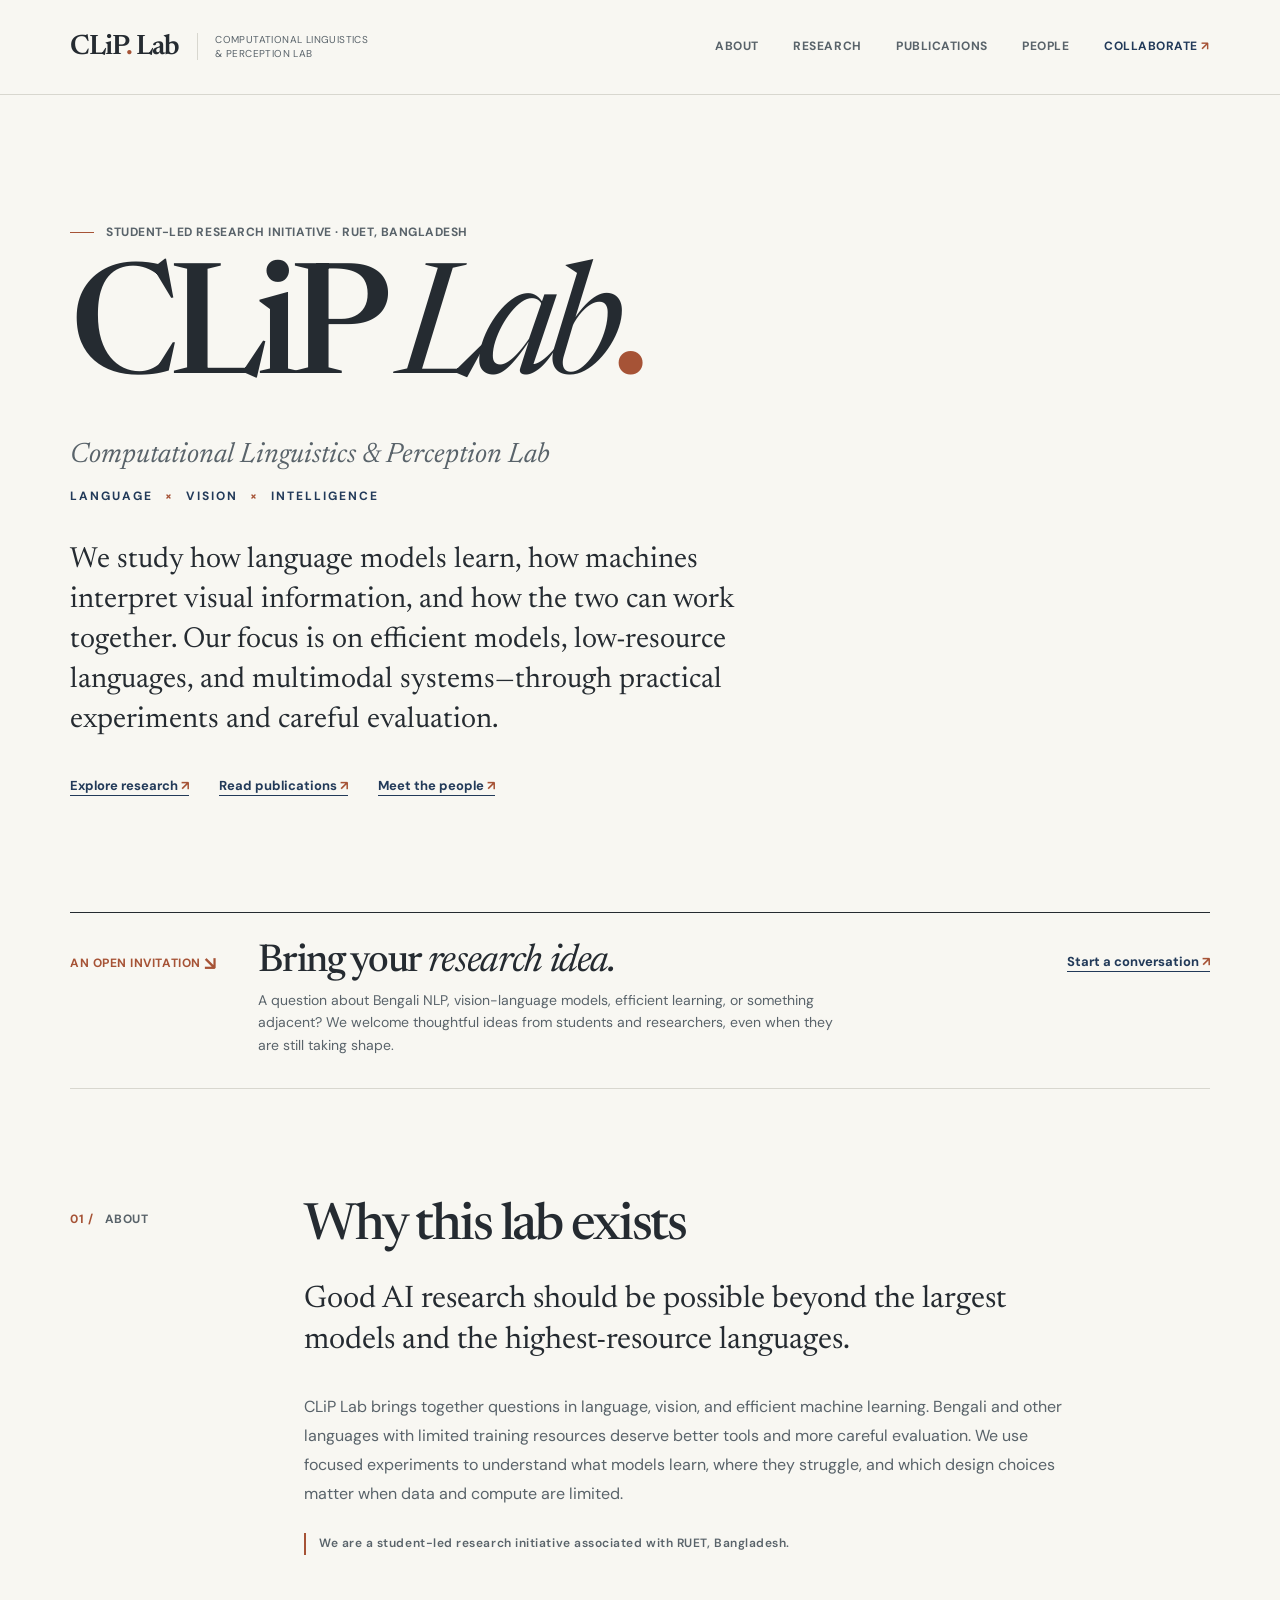
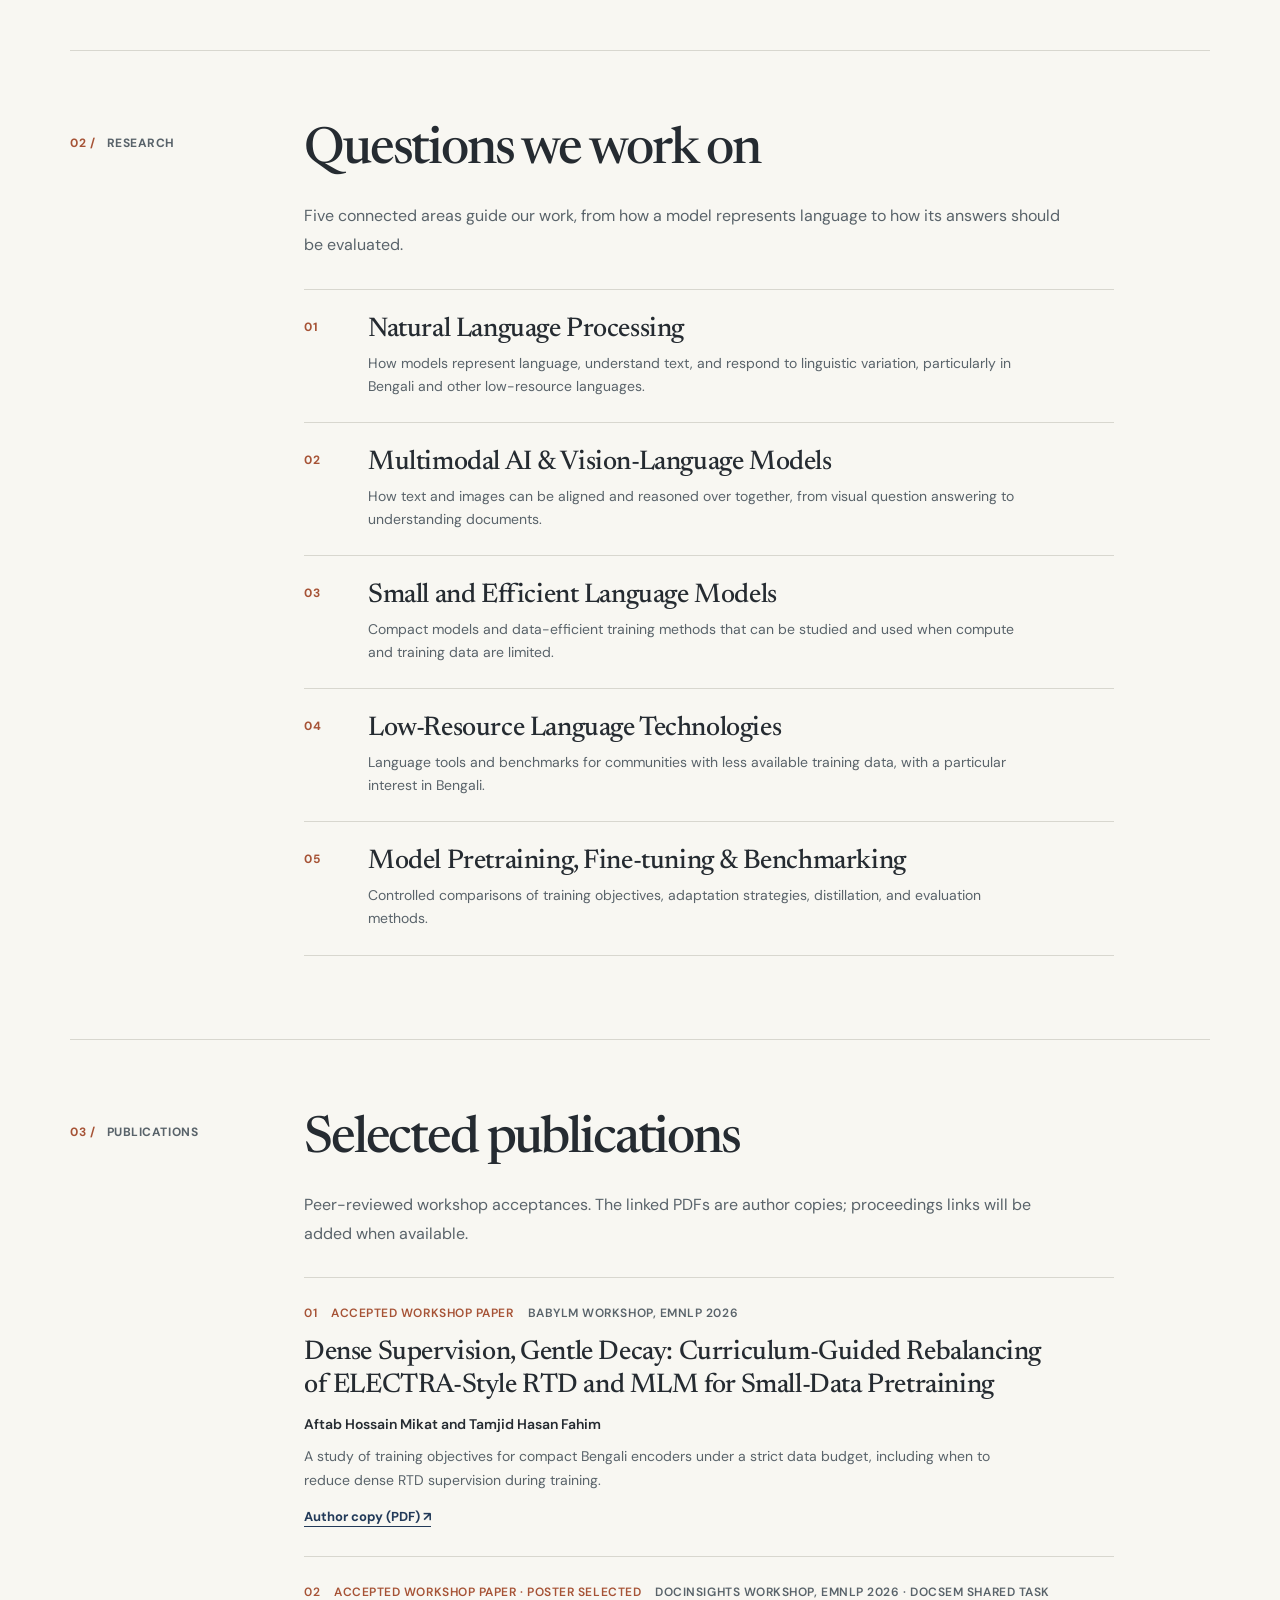
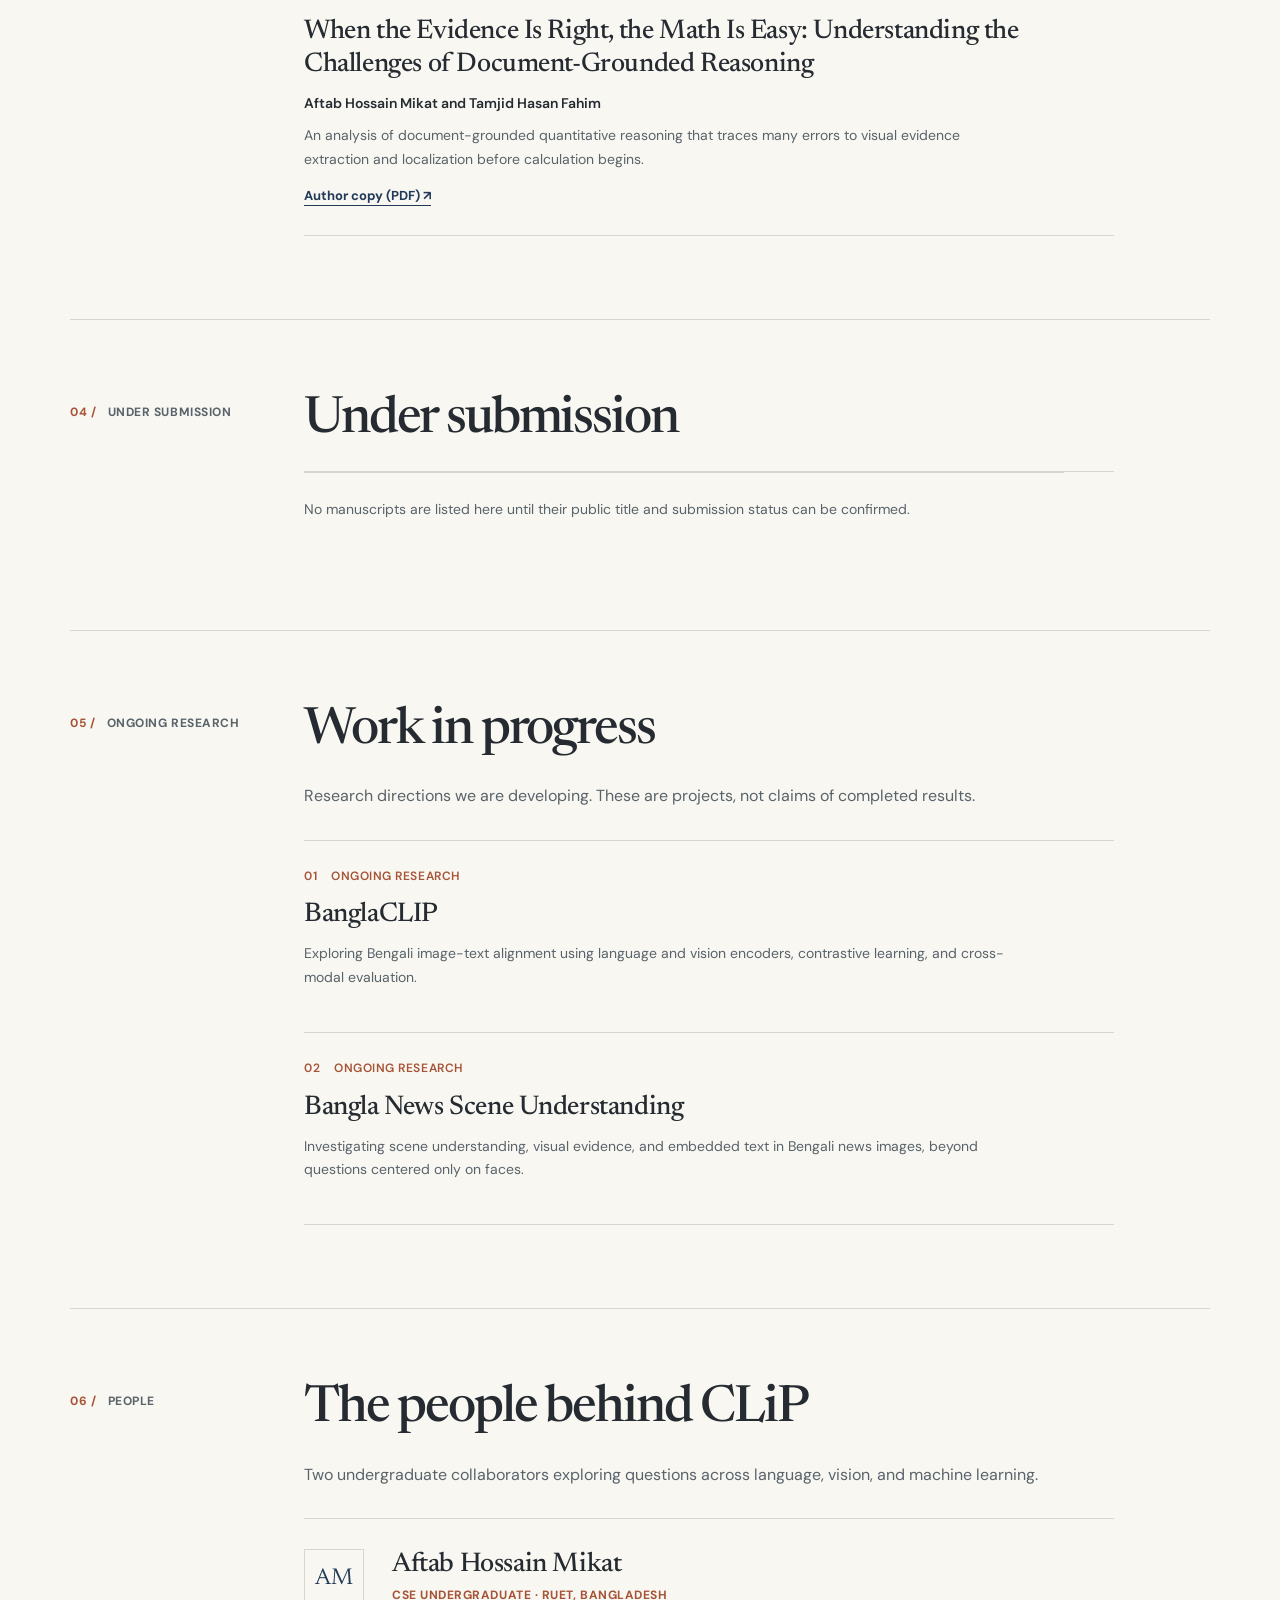
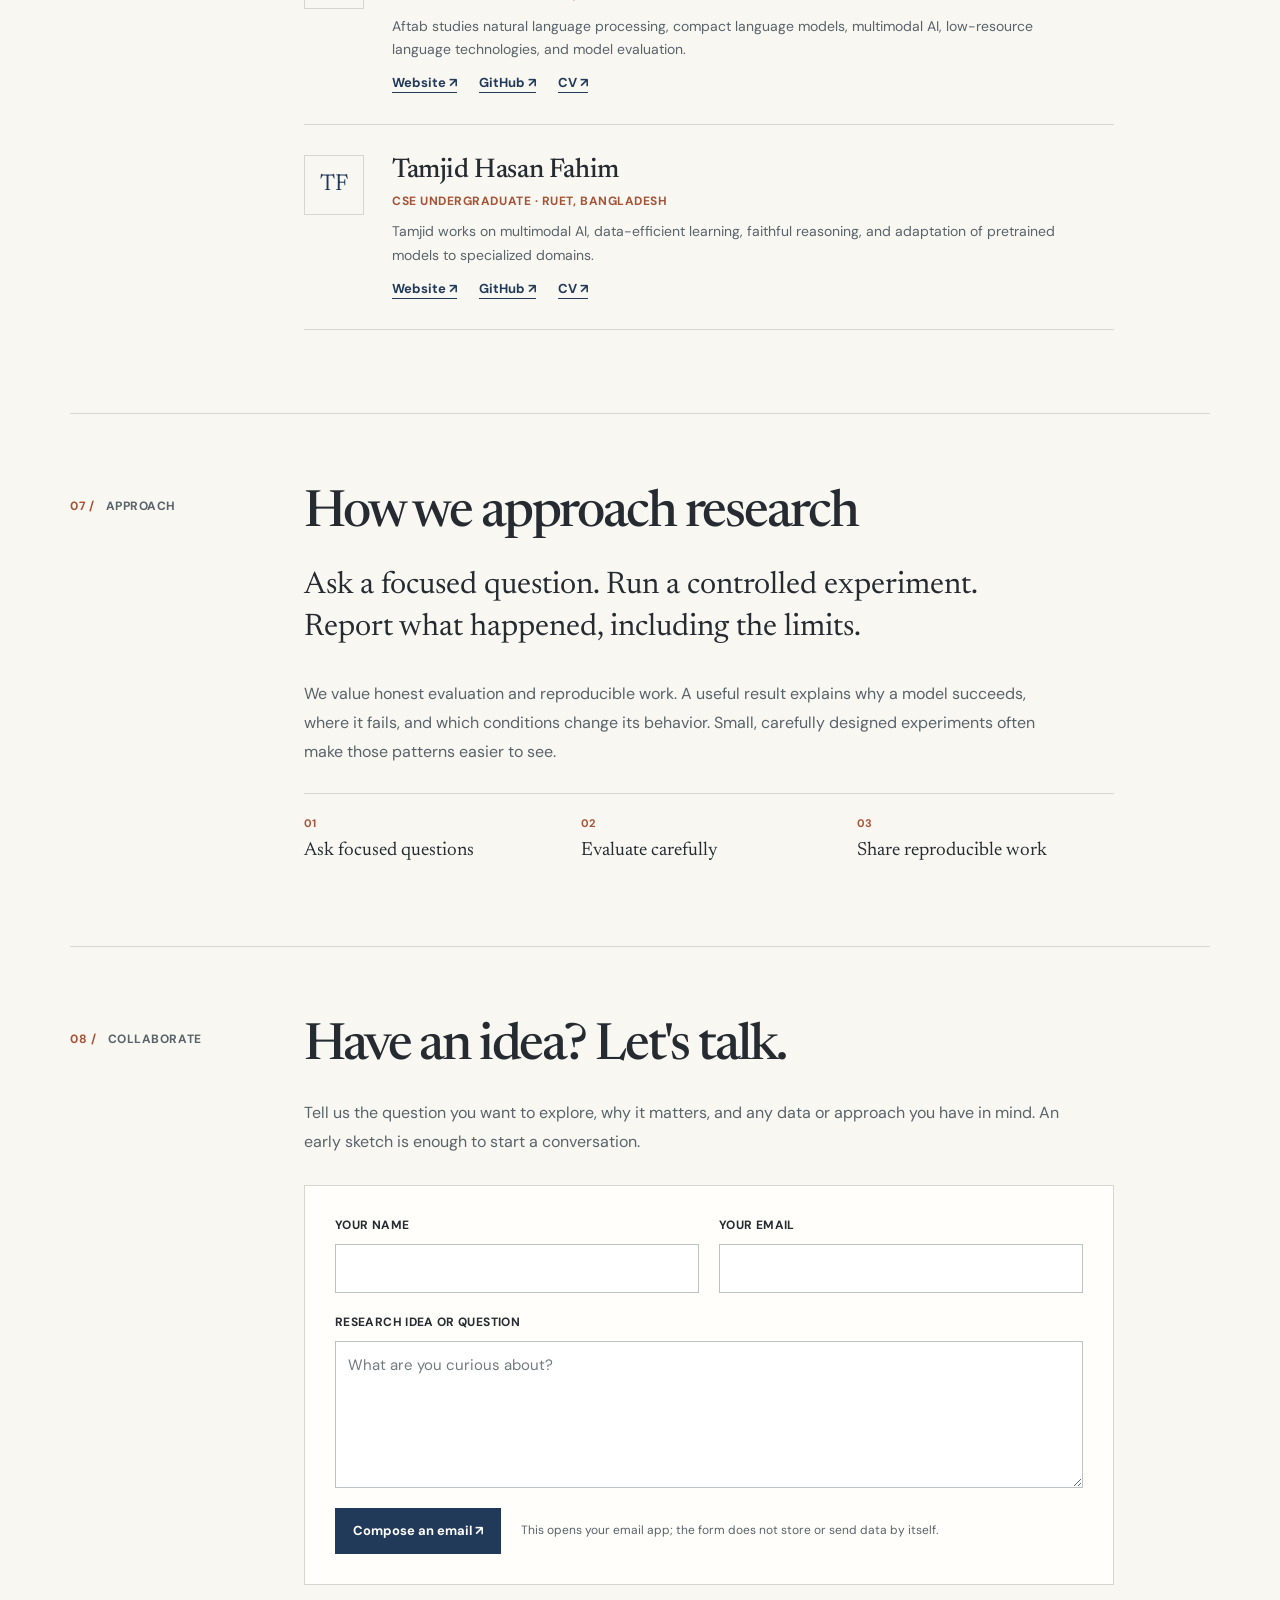
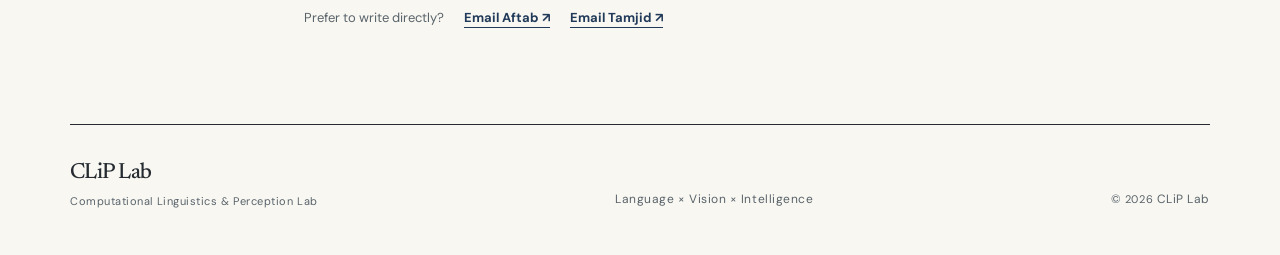
==== index.html @ 808f8629 "Build CLiP Lab academic website" ====
<!doctype html>
<html lang="en">
  <head>
    <meta charset="utf-8">
    <meta name="viewport" content="width=device-width, initial-scale=1">
    <meta name="theme-color" content="#f8f7f2">
    <title>CLiP Lab — Computational Linguistics &amp; Perception Lab</title>
    <meta name="description" content="CLiP Lab studies language, vision, efficient models, and low-resource language technologies.">
    <meta property="og:type" content="website">
    <meta property="og:title" content="CLiP Lab — Computational Linguistics &amp; Perception Lab">
    <meta property="og:description" content="Language × Vision × Intelligence. A student-led research initiative associated with RUET, Bangladesh.">
    <meta property="og:url" content="https://ahmikat.github.io/clip-lab/">
    <link rel="canonical" href="https://ahmikat.github.io/clip-lab/">
    <link rel="icon" href="favicon.svg" type="image/svg+xml">
    <link rel="preconnect" href="https://fonts.googleapis.com">
    <link rel="preconnect" href="https://fonts.gstatic.com" crossorigin>
    <link href="https://fonts.googleapis.com/css2?family=DM+Sans:wght@400;500;600;700&family=Newsreader:opsz,wght@6..72,400;6..72,500;6..72,600&display=swap" rel="stylesheet">
    <link rel="stylesheet" href="styles.css">
    <script src="content.js" defer></script>
    <script src="script.js" defer></script>
  </head>
  <body>
    <a class="skip-link" href="#main">Skip to content</a>
    <div class="page-shell">
      <header class="site-header">
        <div class="header-inner">
          <a class="brand" href="#top" aria-label="CLiP Lab, back to top">
            <span class="brand-name">CLiP<span class="brand-mark">.</span> Lab</span>
            <span class="brand-subtitle">Computational Linguistics<br>&amp; Perception Lab</span>
          </a>
          <nav class="primary-nav" aria-label="Primary navigation">
            <a href="#about">About</a>
            <a href="#research">Research</a>
            <a href="#publications">Publications</a>
            <a href="#people">People</a>
            <a class="nav-contact" href="#collaborate">Collaborate <span aria-hidden="true">↗</span></a>
          </nav>
        </div>
      </header>

      <main id="main">
        <section class="hero section-container" id="top" aria-labelledby="hero-title">
          <div class="hero-kicker"><span class="eyebrow-rule"></span> Student-led research initiative · RUET, Bangladesh</div>
          <h1 id="hero-title">CLiP <em>Lab</em><span class="hero-period">.</span></h1>
          <p class="hero-full-name">Computational Linguistics &amp; Perception Lab</p>
          <p class="hero-tagline">Language <span>×</span> Vision <span>×</span> Intelligence</p>
          <p class="hero-intro">We study how language models learn, how machines interpret visual information, and how the two can work together. Our focus is on efficient models, low-resource languages, and multimodal systems—through practical experiments and careful evaluation.</p>
          <div class="hero-links" aria-label="Explore CLiP Lab">
            <a href="#research">Explore research <span aria-hidden="true">↗</span></a>
            <a href="#publications">Read publications <span aria-hidden="true">↗</span></a>
            <a href="#people">Meet the people <span aria-hidden="true">↗</span></a>
          </div>
        </section>

        <aside class="invitation section-container" aria-labelledby="invitation-title">
          <div class="invitation-label">An open invitation <span aria-hidden="true">↘</span></div>
          <div class="invitation-body">
            <h2 id="invitation-title">Bring your <em>research idea.</em></h2>
            <p>A question about Bengali NLP, vision-language models, efficient learning, or something adjacent? We welcome thoughtful ideas from students and researchers, even when they are still taking shape.</p>
          </div>
          <a class="invitation-link" href="#collaborate">Start a conversation <span aria-hidden="true">↗</span></a>
        </aside>

        <div class="section-container content-sections">
          <section class="content-section" id="about" aria-labelledby="about-title">
            <div class="section-label"><span>01 /</span> About</div>
            <div class="section-body">
              <h2 id="about-title">Why this lab exists</h2>
              <p class="lead">Good AI research should be possible beyond the largest models and the highest-resource languages.</p>
              <p>CLiP Lab brings together questions in language, vision, and efficient machine learning. Bengali and other languages with limited training resources deserve better tools and more careful evaluation. We use focused experiments to understand what models learn, where they struggle, and which design choices matter when data and compute are limited.</p>
              <p class="section-note">We are a student-led research initiative associated with RUET, Bangladesh.</p>
            </div>
          </section>

          <section class="content-section" id="research" aria-labelledby="research-title">
            <div class="section-label"><span>02 /</span> Research</div>
            <div class="section-body">
              <h2 id="research-title">Questions we work on</h2>
              <p class="section-intro">Five connected areas guide our work, from how a model represents language to how its answers should be evaluated.</p>
              <div id="research-list" class="research-list"></div>
            </div>
          </section>

          <section class="content-section" id="publications" aria-labelledby="publications-title">
            <div class="section-label"><span>03 /</span> Publications</div>
            <div class="section-body">
              <h2 id="publications-title">Selected publications</h2>
              <p class="section-intro">Peer-reviewed workshop acceptances. The linked PDFs are author copies; proceedings links will be added when available.</p>
              <div id="publication-list" class="entry-list"></div>
            </div>
          </section>

          <section class="content-section" id="submissions" aria-labelledby="submissions-title">
            <div class="section-label"><span>04 /</span> Under submission</div>
            <div class="section-body">
              <h2 id="submissions-title">Under submission</h2>
              <div id="submission-list" class="entry-list"></div>
              <p id="submission-empty" class="empty-state">No manuscripts are listed here until their public title and submission status can be confirmed.</p>
            </div>
          </section>

          <section class="content-section" id="ongoing" aria-labelledby="ongoing-title">
            <div class="section-label"><span>05 /</span> Ongoing research</div>
            <div class="section-body">
              <h2 id="ongoing-title">Work in progress</h2>
              <p class="section-intro">Research directions we are developing. These are projects, not claims of completed results.</p>
              <div id="project-list" class="entry-list"></div>
            </div>
          </section>

          <section class="content-section" id="people" aria-labelledby="people-title">
            <div class="section-label"><span>06 /</span> People</div>
            <div class="section-body">
              <h2 id="people-title">The people behind CLiP</h2>
              <p class="section-intro">Two undergraduate collaborators exploring questions across language, vision, and machine learning.</p>
              <div id="people-list" class="people-list"></div>
            </div>
          </section>

          <section class="content-section" id="approach" aria-labelledby="approach-title">
            <div class="section-label"><span>07 /</span> Approach</div>
            <div class="section-body">
              <h2 id="approach-title">How we approach research</h2>
              <p class="lead">Ask a focused question. Run a controlled experiment. Report what happened, including the limits.</p>
              <p>We value honest evaluation and reproducible work. A useful result explains why a model succeeds, where it fails, and which conditions change its behavior. Small, carefully designed experiments often make those patterns easier to see.</p>
              <ol class="principles">
                <li><span>01</span> Ask focused questions</li>
                <li><span>02</span> Evaluate carefully</li>
                <li><span>03</span> Share reproducible work</li>
              </ol>
            </div>
          </section>

          <section class="content-section contact-section" id="collaborate" aria-labelledby="collaborate-title">
            <div class="section-label"><span>08 /</span> Collaborate</div>
            <div class="section-body">
              <h2 id="collaborate-title">Have an idea? Let's talk.</h2>
              <p class="section-intro">Tell us the question you want to explore, why it matters, and any data or approach you have in mind. An early sketch is enough to start a conversation.</p>
              <form id="idea-form" class="idea-form">
                <div class="form-row">
                  <label>Your name <input name="name" type="text" autocomplete="name" required maxlength="100"></label>
                  <label>Your email <input name="email" type="email" autocomplete="email" required maxlength="200"></label>
                </div>
                <label>Research idea or question <textarea name="idea" rows="5" required maxlength="5000" placeholder="What are you curious about?"></textarea></label>
                <div class="form-action"><button type="submit">Compose an email <span aria-hidden="true">↗</span></button><p>This opens your email app; the form does not store or send data by itself.</p></div>
              </form>
              <div class="direct-contact">
                <p>Prefer to write directly?</p>
                <a href="mailto:drmikat@gmail.com">Email Aftab <span aria-hidden="true">↗</span></a>
                <a href="mailto:tamjidhf@gmail.com">Email Tamjid <span aria-hidden="true">↗</span></a>
              </div>
            </div>
          </section>
        </div>
      </main>
      <footer class="site-footer section-container">
        <div><strong>CLiP Lab</strong><span>Computational Linguistics &amp; Perception Lab</span></div>
        <p>Language × Vision × Intelligence</p>
        <p>© <span id="year">2026</span> CLiP Lab</p>
      </footer>
    </div>
  </body>
</html>
---- styles.css ----
:root {
  --paper: #f8f7f2;
  --white: #fffefa;
  --ink: #252b31;
  --muted: #59636a;
  --line: #d8d7cf;
  --navy: #223a59;
  --rust: #a65336;
  --serif: "Newsreader", Georgia, serif;
  --sans: "DM Sans", Arial, sans-serif;
}

*, *::before, *::after { box-sizing: border-box; }
html { scroll-behavior: smooth; }
body { margin: 0; background: var(--paper); color: var(--ink); font-family: var(--sans); font-size: 16px; line-height: 1.65; }
body, input, textarea, button { -webkit-font-smoothing: antialiased; }
button, input, textarea { font: inherit; }
button { cursor: pointer; }
a { color: var(--navy); text-underline-offset: 0.2em; }
a:hover { color: var(--rust); }
a:focus-visible, button:focus-visible, input:focus-visible, textarea:focus-visible { outline: 3px solid var(--rust); outline-offset: 3px; }
p, h1, h2, h3 { margin-top: 0; }
[hidden] { display: none !important; }
::selection { background: #e2d6ca; color: var(--ink); }
.skip-link { position: absolute; top: -100px; left: 16px; z-index: 100; padding: 8px 12px; background: var(--navy); color: white; }
.skip-link:focus { top: 8px; }
.page-shell { min-width: 0; }
.section-container, .header-inner { width: min(100% - 72px, 1140px); margin-inline: auto; }

.site-header { border-bottom: 1px solid var(--line); background: rgba(248,247,242,.97); }
.header-inner { min-height: 94px; display: flex; align-items: center; justify-content: space-between; gap: 32px; }
.brand { display: inline-flex; align-items: center; gap: 18px; flex: 0 0 auto; color: var(--ink); text-decoration: none; line-height: 1.1; }
.brand:hover { color: var(--ink); }
.brand-name { font-family: var(--serif); font-size: 28px; font-weight: 600; letter-spacing: -.035em; white-space: nowrap; }
.brand-mark { color: var(--rust); }
.brand-subtitle { padding-left: 17px; border-left: 1px solid var(--line); color: var(--muted); font-size: 10px; line-height: 1.35; letter-spacing: .04em; text-transform: uppercase; }
.primary-nav { display: flex; align-items: center; gap: clamp(18px, 2.7vw, 39px); }
.primary-nav a { color: var(--muted); font-size: 12px; font-weight: 700; letter-spacing: .045em; text-decoration: none; text-transform: uppercase; white-space: nowrap; }
.primary-nav a:hover, .primary-nav a:focus-visible { color: var(--navy); }
.primary-nav .nav-contact { color: var(--navy); }
.nav-contact span { color: var(--rust); }

.hero { padding-top: clamp(76px, 10vw, 142px); padding-bottom: clamp(74px, 9vw, 120px); }
.hero-kicker, .section-label, .invitation-label, .entry-meta, .research-index, .person-affiliation, .section-note, .site-footer { font-size: 12px; letter-spacing: .045em; }
.hero-kicker { display: flex; align-items: center; gap: 12px; color: var(--muted); font-weight: 700; text-transform: uppercase; }
.eyebrow-rule { width: 24px; height: 1px; background: var(--rust); }
.hero h1 { margin: 22px 0 0; font-family: var(--serif); font-size: clamp(80px, 12vw, 162px); line-height: .94; font-weight: 500; letter-spacing: -.072em; }
.hero h1 em { font-weight: 400; }
.hero-period { color: var(--rust); }
.hero-full-name { margin: 23px 0 9px; color: var(--muted); font-family: var(--serif); font-size: clamp(19px, 2.35vw, 28px); font-style: italic; }
.hero-tagline { margin: 0 0 34px; color: var(--navy); font-size: 12px; font-weight: 700; letter-spacing: .17em; text-transform: uppercase; }
.hero-tagline span { padding-inline: 7px; color: var(--rust); }
.hero-intro { max-width: 690px; margin-bottom: 34px; font-family: var(--serif); font-size: clamp(22px, 2.5vw, 29px); line-height: 1.38; }
.hero-links { display: flex; flex-wrap: wrap; gap: 14px 30px; }
.hero-links a, .invitation-link, .entry-links a, .person-links a, .direct-contact a { font-size: 13px; font-weight: 700; text-decoration: underline; text-decoration-thickness: 1px; text-underline-offset: 5px; }
.hero-links span, .invitation-link span { color: var(--rust); }

.invitation { display: grid; grid-template-columns: 150px minmax(0, 1fr) auto; align-items: start; gap: clamp(20px, 3vw, 42px); padding-block: 28px 32px; border-top: 1px solid var(--ink); border-bottom: 1px solid var(--line); }
.invitation-label { padding-top: 7px; color: var(--rust); font-weight: 700; text-transform: uppercase; }
.invitation-label span { font-size: 19px; vertical-align: middle; }
.invitation-body h2 { margin-bottom: 6px; font-family: var(--serif); font-size: clamp(27px, 3vw, 39px); font-weight: 500; line-height: 1.1; letter-spacing: -.035em; }
.invitation-body h2 em { font-weight: 400; }
.invitation-body p { max-width: 590px; margin: 0; color: var(--muted); font-size: 14px; line-height: 1.6; }
.invitation-link { padding-top: 10px; white-space: nowrap; }

.content-sections { padding-top: 38px; }
.content-section { display: grid; grid-template-columns: 170px minmax(0, 1fr); gap: clamp(38px, 5vw, 80px); padding-block: 73px 83px; border-bottom: 1px solid var(--line); scroll-margin-top: 24px; }
.section-label { padding-top: 10px; color: var(--muted); font-weight: 700; text-transform: uppercase; white-space: nowrap; }
.section-label span { color: var(--rust); margin-right: 8px; }
.section-body { max-width: 810px; min-width: 0; }
.section-body h2 { margin-bottom: 23px; font-family: var(--serif); font-size: clamp(36px, 4vw, 52px); font-weight: 500; line-height: 1.08; letter-spacing: -.042em; }
.section-body > p { max-width: 760px; color: var(--muted); line-height: 1.8; }
.section-body > p.lead { color: var(--ink); font-family: var(--serif); font-size: clamp(23px, 2.55vw, 31px); line-height: 1.35; }
.section-body > p.section-intro { margin-bottom: 29px; }
.section-note { margin-top: 25px; padding-left: 13px; border-left: 2px solid var(--rust); font-weight: 600; }

.research-list, .entry-list, .people-list { border-top: 1px solid var(--line); }
.research-item { display: grid; grid-template-columns: 52px minmax(0, 1fr); gap: 12px; padding: 24px 0; border-bottom: 1px solid var(--line); }
.research-index { padding-top: 4px; color: var(--rust); font-weight: 700; }
.research-copy h3, .entry h3, .person h3 { margin: 0 0 5px; font-family: var(--serif); font-size: clamp(21px, 2.35vw, 27px); line-height: 1.22; font-weight: 500; letter-spacing: -.015em; overflow-wrap: anywhere; }
.research-copy p { max-width: 650px; margin: 0; color: var(--muted); font-size: 14px; line-height: 1.65; }
.entry { padding: 26px 0 29px; border-bottom: 1px solid var(--line); }
.entry-meta { display: flex; flex-wrap: wrap; align-items: center; gap: 6px 14px; margin-bottom: 13px; color: var(--muted); font-weight: 600; text-transform: uppercase; }
.entry-index, .entry-status { color: var(--rust); }
.entry h3 { max-width: 740px; margin-bottom: 10px; }
.entry-authors { margin-bottom: 9px; color: var(--ink); font-size: 14px; font-weight: 600; }
.entry-description { max-width: 720px; margin-bottom: 13px; color: var(--muted); font-size: 14px; line-height: 1.7; }
.entry-links, .person-links { display: flex; flex-wrap: wrap; gap: 12px 22px; }
.empty-state { margin: 0; padding: 24px 0; border-top: 1px solid var(--line); color: var(--muted); font-size: 14px; }
.person { display: grid; grid-template-columns: 68px minmax(0, 1fr); gap: 20px; padding: 30px 0; border-bottom: 1px solid var(--line); }
.person-initials { display: grid; place-items: center; width: 60px; height: 60px; border: 1px solid var(--line); color: var(--navy); font-family: var(--serif); font-size: 23px; }
.person h3 { margin-bottom: 4px; }
.person-affiliation { margin: 0 0 9px; color: var(--rust); font-weight: 700; text-transform: uppercase; }
.person-copy > p:not(.person-affiliation) { max-width: 680px; margin: 0 0 11px; color: var(--muted); font-size: 14px; }
.principles { display: grid; grid-template-columns: repeat(3, minmax(0,1fr)); gap: 20px; margin: 27px 0 0; padding: 22px 0 0; border-top: 1px solid var(--line); list-style: none; }
.principles li { font-family: var(--serif); font-size: 19px; line-height: 1.3; }
.principles span { display: block; margin-bottom: 8px; color: var(--rust); font-family: var(--sans); font-size: 11px; font-weight: 700; }

.contact-section { border-bottom: 0; padding-bottom: 96px; }
.idea-form { margin-top: 27px; padding: 30px; border: 1px solid var(--line); background: var(--white); }
.idea-form label { display: block; color: var(--ink); font-size: 12px; font-weight: 700; letter-spacing: .03em; text-transform: uppercase; }
.form-row { display: grid; grid-template-columns: repeat(2, minmax(0, 1fr)); gap: 20px; margin-bottom: 20px; }
.idea-form input, .idea-form textarea { display: block; width: 100%; margin-top: 8px; padding: 11px 12px; border: 1px solid #bdc2c4; border-radius: 0; background: #fff; color: var(--ink); font-size: 15px; font-weight: 400; letter-spacing: 0; text-transform: none; }
.idea-form textarea { min-height: 130px; resize: vertical; }
.idea-form input::placeholder, .idea-form textarea::placeholder { color: #727b7e; }
.form-action { display: flex; align-items: center; gap: 20px; margin-top: 20px; }
.form-action button { flex: 0 0 auto; padding: 11px 17px; border: 1px solid var(--navy); background: var(--navy); color: white; font-size: 13px; font-weight: 700; }
.form-action button:hover { background: #172e4c; }
.form-action p { margin: 0; color: var(--muted); font-size: 12px; }
.direct-contact { display: flex; flex-wrap: wrap; align-items: baseline; gap: 8px 20px; padding-top: 22px; }
.direct-contact p { margin: 0; color: var(--muted); font-size: 13px; }
.site-footer { display: flex; align-items: end; justify-content: space-between; gap: 20px; padding-block: 30px 45px; border-top: 1px solid var(--ink); color: var(--muted); }
.site-footer div { display: flex; flex-direction: column; }
.site-footer strong { color: var(--ink); font-family: var(--serif); font-size: 22px; font-weight: 500; letter-spacing: -.025em; }
.site-footer span { font-size: 11px; }
.site-footer p { margin: 0; }

@media (max-width: 900px) {
  .section-container, .header-inner { width: min(100% - 44px, 1140px); }
  .header-inner { min-height: 82px; }
  .brand-subtitle { display: none; }
  .primary-nav { gap: 16px; }
  .primary-nav a { font-size: 11px; }
  .invitation { grid-template-columns: 125px minmax(0, 1fr); }
  .invitation-link { grid-column: 2; padding-top: 0; }
  .content-section { grid-template-columns: 135px minmax(0, 1fr); gap: 30px; }
}
@media (max-width: 660px) {
  html { scroll-behavior: auto; }
  .section-container, .header-inner { width: min(100% - 32px, 1140px); }
  .header-inner { display: block; padding-block: 16px 0; }
  .brand-name { font-size: 25px; }
  .primary-nav { flex-wrap: wrap; gap: 8px 18px; margin-inline: -16px; padding: 12px 16px 14px; }
  .primary-nav a { flex: 0 0 auto; }
  .hero { padding-top: 68px; padding-bottom: 72px; }
  .hero-kicker { font-size: 10px; line-height: 1.4; }
  .hero h1 { margin-top: 23px; font-size: clamp(68px, 18vw, 108px); }
  .hero-full-name { margin-top: 17px; font-size: 19px; }
  .hero-tagline { font-size: 10px; letter-spacing: .08em; }
  .hero-tagline span { padding-inline: 3px; }
  .hero-intro { font-size: 23px; }
  .hero-links { gap: 10px 20px; }
  .invitation { display: block; padding-block: 25px 29px; }
  .invitation-label { margin-bottom: 17px; }
  .invitation-body h2 { font-size: 33px; }
  .invitation-link { display: inline-block; margin-top: 15px; }
  .content-sections { padding-top: 16px; }
  .content-section { display: block; padding-block: 58px 63px; }
  .section-label { padding: 0; margin-bottom: 23px; }
  .section-body h2 { margin-bottom: 18px; font-size: 39px; }
  .section-body > p.lead { font-size: 25px; }
  .research-item { grid-template-columns: 40px minmax(0,1fr); }
  .person { grid-template-columns: 52px minmax(0,1fr); gap: 13px; }
  .person-initials { width: 48px; height: 48px; font-size: 19px; }
  .principles { gap: 12px; }
  .principles li { font-size: 16px; }
  .idea-form { padding: 20px; }
  .form-row { display: block; }
  .form-row label + label { margin-top: 18px; }
  .form-action { display: block; }
  .form-action p { margin-top: 10px; }
  .site-footer { display: block; padding-block: 28px 34px; }
  .site-footer p { margin-top: 11px; }
}
@media (prefers-reduced-motion: reduce) { html { scroll-behavior: auto; } }
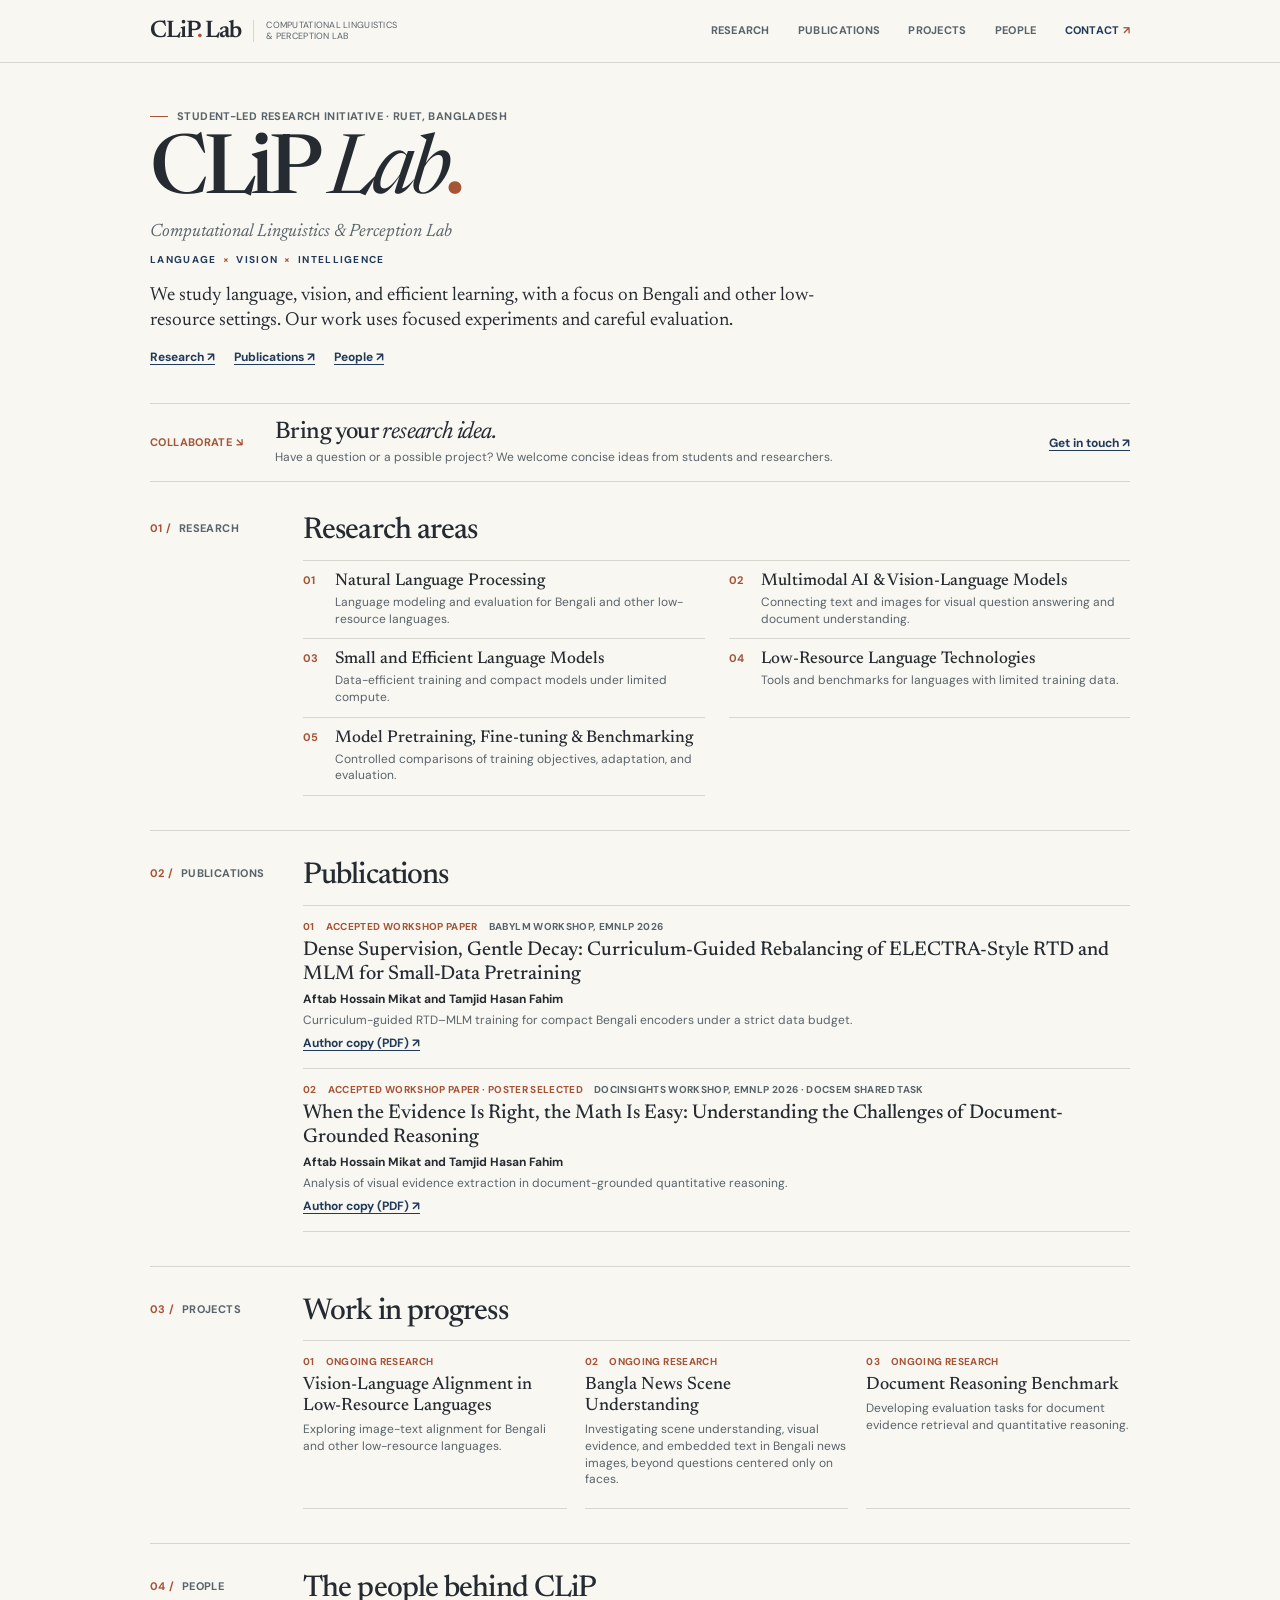
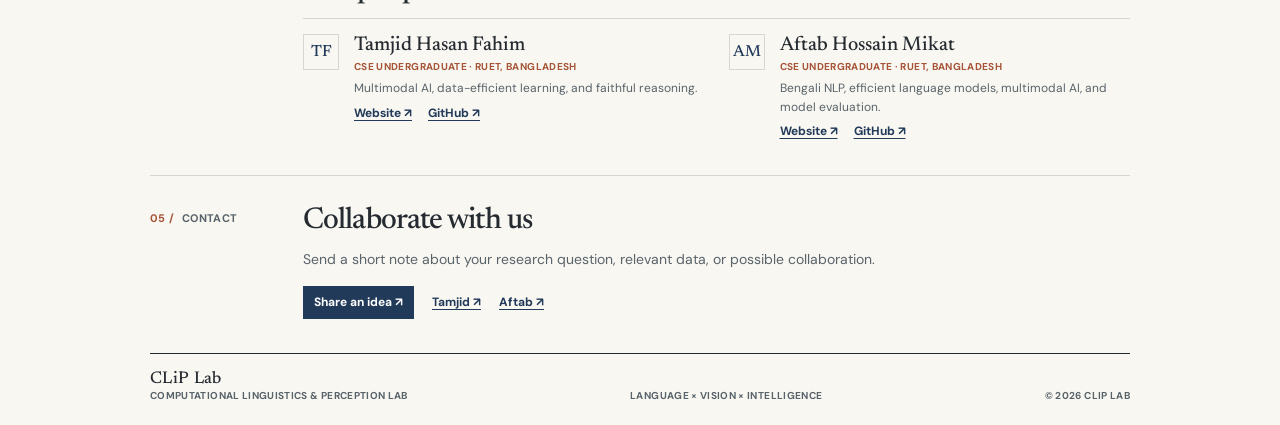
==== commit 1281875d: "Compact lab site and refresh projects and people" ====
--- a/index.html
+++ b/index.html
@@ -9,8 +9,8 @@
     <meta property="og:type" content="website">
     <meta property="og:title" content="CLiP Lab — Computational Linguistics &amp; Perception Lab">
     <meta property="og:description" content="Language × Vision × Intelligence. A student-led research initiative associated with RUET, Bangladesh.">
-    <meta property="og:url" content="https://ahmikat.github.io/clip-lab/">
-    <link rel="canonical" href="https://ahmikat.github.io/clip-lab/">
+    <meta property="og:url" content="https://clip-lab-research.github.io/">
+    <link rel="canonical" href="https://clip-lab-research.github.io/">
     <link rel="icon" href="favicon.svg" type="image/svg+xml">
     <link rel="preconnect" href="https://fonts.googleapis.com">
     <link rel="preconnect" href="https://fonts.gstatic.com" crossorigin>
@@ -29,11 +29,11 @@
             <span class="brand-subtitle">Computational Linguistics<br>&amp; Perception Lab</span>
           </a>
           <nav class="primary-nav" aria-label="Primary navigation">
-            <a href="#about">About</a>
             <a href="#research">Research</a>
             <a href="#publications">Publications</a>
+            <a href="#ongoing">Projects</a>
             <a href="#people">People</a>
-            <a class="nav-contact" href="#collaborate">Collaborate <span aria-hidden="true">↗</span></a>
+            <a class="nav-contact" href="#collaborate">Contact <span aria-hidden="true">↗</span></a>
           </nav>
         </div>
       </header>
@@ -44,110 +44,65 @@
           <h1 id="hero-title">CLiP <em>Lab</em><span class="hero-period">.</span></h1>
           <p class="hero-full-name">Computational Linguistics &amp; Perception Lab</p>
           <p class="hero-tagline">Language <span>×</span> Vision <span>×</span> Intelligence</p>
-          <p class="hero-intro">We study how language models learn, how machines interpret visual information, and how the two can work together. Our focus is on efficient models, low-resource languages, and multimodal systems—through practical experiments and careful evaluation.</p>
+          <p class="hero-intro">We study language, vision, and efficient learning, with a focus on Bengali and other low-resource settings. Our work uses focused experiments and careful evaluation.</p>
           <div class="hero-links" aria-label="Explore CLiP Lab">
-            <a href="#research">Explore research <span aria-hidden="true">↗</span></a>
-            <a href="#publications">Read publications <span aria-hidden="true">↗</span></a>
-            <a href="#people">Meet the people <span aria-hidden="true">↗</span></a>
+            <a href="#research">Research <span aria-hidden="true">↗</span></a>
+            <a href="#publications">Publications <span aria-hidden="true">↗</span></a>
+            <a href="#people">People <span aria-hidden="true">↗</span></a>
           </div>
         </section>
 
         <aside class="invitation section-container" aria-labelledby="invitation-title">
-          <div class="invitation-label">An open invitation <span aria-hidden="true">↘</span></div>
+          <div class="invitation-label">Collaborate <span aria-hidden="true">↘</span></div>
           <div class="invitation-body">
             <h2 id="invitation-title">Bring your <em>research idea.</em></h2>
-            <p>A question about Bengali NLP, vision-language models, efficient learning, or something adjacent? We welcome thoughtful ideas from students and researchers, even when they are still taking shape.</p>
+            <p>Have a question or a possible project? We welcome concise ideas from students and researchers.</p>
           </div>
-          <a class="invitation-link" href="#collaborate">Start a conversation <span aria-hidden="true">↗</span></a>
+          <a class="invitation-link" href="#collaborate">Get in touch <span aria-hidden="true">↗</span></a>
         </aside>
 
         <div class="section-container content-sections">
-          <section class="content-section" id="about" aria-labelledby="about-title">
-            <div class="section-label"><span>01 /</span> About</div>
+          <section class="content-section" id="research" aria-labelledby="research-title">
+            <div class="section-label"><span>01 /</span> Research</div>
             <div class="section-body">
-              <h2 id="about-title">Why this lab exists</h2>
-              <p class="lead">Good AI research should be possible beyond the largest models and the highest-resource languages.</p>
-              <p>CLiP Lab brings together questions in language, vision, and efficient machine learning. Bengali and other languages with limited training resources deserve better tools and more careful evaluation. We use focused experiments to understand what models learn, where they struggle, and which design choices matter when data and compute are limited.</p>
-              <p class="section-note">We are a student-led research initiative associated with RUET, Bangladesh.</p>
-            </div>
-          </section>
-
-          <section class="content-section" id="research" aria-labelledby="research-title">
-            <div class="section-label"><span>02 /</span> Research</div>
-            <div class="section-body">
-              <h2 id="research-title">Questions we work on</h2>
-              <p class="section-intro">Five connected areas guide our work, from how a model represents language to how its answers should be evaluated.</p>
+              <h2 id="research-title">Research areas</h2>
               <div id="research-list" class="research-list"></div>
             </div>
           </section>
 
           <section class="content-section" id="publications" aria-labelledby="publications-title">
-            <div class="section-label"><span>03 /</span> Publications</div>
+            <div class="section-label"><span>02 /</span> Publications</div>
             <div class="section-body">
-              <h2 id="publications-title">Selected publications</h2>
-              <p class="section-intro">Peer-reviewed workshop acceptances. The linked PDFs are author copies; proceedings links will be added when available.</p>
+              <h2 id="publications-title">Publications</h2>
               <div id="publication-list" class="entry-list"></div>
             </div>
           </section>
 
-          <section class="content-section" id="submissions" aria-labelledby="submissions-title">
-            <div class="section-label"><span>04 /</span> Under submission</div>
-            <div class="section-body">
-              <h2 id="submissions-title">Under submission</h2>
-              <div id="submission-list" class="entry-list"></div>
-              <p id="submission-empty" class="empty-state">No manuscripts are listed here until their public title and submission status can be confirmed.</p>
-            </div>
-          </section>
-
           <section class="content-section" id="ongoing" aria-labelledby="ongoing-title">
-            <div class="section-label"><span>05 /</span> Ongoing research</div>
+            <div class="section-label"><span>03 /</span> Projects</div>
             <div class="section-body">
               <h2 id="ongoing-title">Work in progress</h2>
-              <p class="section-intro">Research directions we are developing. These are projects, not claims of completed results.</p>
               <div id="project-list" class="entry-list"></div>
             </div>
           </section>
 
           <section class="content-section" id="people" aria-labelledby="people-title">
-            <div class="section-label"><span>06 /</span> People</div>
+            <div class="section-label"><span>04 /</span> People</div>
             <div class="section-body">
               <h2 id="people-title">The people behind CLiP</h2>
-              <p class="section-intro">Two undergraduate collaborators exploring questions across language, vision, and machine learning.</p>
               <div id="people-list" class="people-list"></div>
             </div>
           </section>
 
-          <section class="content-section" id="approach" aria-labelledby="approach-title">
-            <div class="section-label"><span>07 /</span> Approach</div>
+          <section class="content-section contact-section" id="collaborate" aria-labelledby="collaborate-title">
+            <div class="section-label"><span>05 /</span> Contact</div>
             <div class="section-body">
-              <h2 id="approach-title">How we approach research</h2>
-              <p class="lead">Ask a focused question. Run a controlled experiment. Report what happened, including the limits.</p>
-              <p>We value honest evaluation and reproducible work. A useful result explains why a model succeeds, where it fails, and which conditions change its behavior. Small, carefully designed experiments often make those patterns easier to see.</p>
-              <ol class="principles">
-                <li><span>01</span> Ask focused questions</li>
-                <li><span>02</span> Evaluate carefully</li>
-                <li><span>03</span> Share reproducible work</li>
-              </ol>
-            </div>
-          </section>
-
-          <section class="content-section contact-section" id="collaborate" aria-labelledby="collaborate-title">
-            <div class="section-label"><span>08 /</span> Collaborate</div>
-            <div class="section-body">
-              <h2 id="collaborate-title">Have an idea? Let's talk.</h2>
-              <p class="section-intro">Tell us the question you want to explore, why it matters, and any data or approach you have in mind. An early sketch is enough to start a conversation.</p>
-              <form id="idea-form" class="idea-form">
-                <div class="form-row">
-                  <label>Your name <input name="name" type="text" autocomplete="name" required maxlength="100"></label>
-                  <label>Your email <input name="email" type="email" autocomplete="email" required maxlength="200"></label>
-                </div>
-                <label>Research idea or question <textarea name="idea" rows="5" required maxlength="5000" placeholder="What are you curious about?"></textarea></label>
-                <div class="form-action"><button type="submit">Compose an email <span aria-hidden="true">↗</span></button><p>This opens your email app; the form does not store or send data by itself.</p></div>
-              </form>
+              <h2 id="collaborate-title">Collaborate with us</h2>
+              <p class="section-intro">Send a short note about your research question, relevant data, or possible collaboration.</p>
               <div class="direct-contact">
-                <p>Prefer to write directly?</p>
-                <a href="mailto:drmikat@gmail.com">Email Aftab <span aria-hidden="true">↗</span></a>
-                <a href="mailto:tamjidhf@gmail.com">Email Tamjid <span aria-hidden="true">↗</span></a>
+                <a class="contact-primary" href="mailto:drmikat@gmail.com,tamjidhf@gmail.com?subject=CLiP%20Lab%20research%20idea">Share an idea <span aria-hidden="true">↗</span></a>
+                <a href="mailto:tamjidhf@gmail.com">Tamjid <span aria-hidden="true">↗</span></a>
+                <a href="mailto:drmikat@gmail.com">Aftab <span aria-hidden="true">↗</span></a>
               </div>
             </div>
           </section>
--- a/styles.css
+++ b/styles.css
@@ -1,6 +1,5 @@
 :root {
   --paper: #f8f7f2;
-  --white: #fffefa;
   --ink: #252b31;
   --muted: #59636a;
   --line: #d8d7cf;
@@ -12,154 +11,112 @@
 
 *, *::before, *::after { box-sizing: border-box; }
 html { scroll-behavior: smooth; }
-body { margin: 0; background: var(--paper); color: var(--ink); font-family: var(--sans); font-size: 16px; line-height: 1.65; }
-body, input, textarea, button { -webkit-font-smoothing: antialiased; }
-button, input, textarea { font: inherit; }
-button { cursor: pointer; }
-a { color: var(--navy); text-underline-offset: 0.2em; }
+body { margin: 0; background: var(--paper); color: var(--ink); font: 14px/1.55 var(--sans); -webkit-font-smoothing: antialiased; }
+a { color: var(--navy); text-underline-offset: 3px; }
 a:hover { color: var(--rust); }
-a:focus-visible, button:focus-visible, input:focus-visible, textarea:focus-visible { outline: 3px solid var(--rust); outline-offset: 3px; }
+a:focus-visible { outline: 3px solid var(--rust); outline-offset: 3px; }
 p, h1, h2, h3 { margin-top: 0; }
-[hidden] { display: none !important; }
-::selection { background: #e2d6ca; color: var(--ink); }
-.skip-link { position: absolute; top: -100px; left: 16px; z-index: 100; padding: 8px 12px; background: var(--navy); color: white; }
+.skip-link { position: absolute; top: -100px; left: 12px; z-index: 10; padding: 7px 10px; background: var(--navy); color: white; }
 .skip-link:focus { top: 8px; }
-.page-shell { min-width: 0; }
-.section-container, .header-inner { width: min(100% - 72px, 1140px); margin-inline: auto; }
+.section-container, .header-inner { width: min(100% - 48px, 980px); margin-inline: auto; }
 
-.site-header { border-bottom: 1px solid var(--line); background: rgba(248,247,242,.97); }
-.header-inner { min-height: 94px; display: flex; align-items: center; justify-content: space-between; gap: 32px; }
-.brand { display: inline-flex; align-items: center; gap: 18px; flex: 0 0 auto; color: var(--ink); text-decoration: none; line-height: 1.1; }
+.site-header { border-bottom: 1px solid var(--line); }
+.header-inner { min-height: 62px; display: flex; align-items: center; justify-content: space-between; gap: 22px; }
+.brand { display: flex; align-items: center; gap: 12px; color: var(--ink); text-decoration: none; white-space: nowrap; }
 .brand:hover { color: var(--ink); }
-.brand-name { font-family: var(--serif); font-size: 28px; font-weight: 600; letter-spacing: -.035em; white-space: nowrap; }
-.brand-mark { color: var(--rust); }
-.brand-subtitle { padding-left: 17px; border-left: 1px solid var(--line); color: var(--muted); font-size: 10px; line-height: 1.35; letter-spacing: .04em; text-transform: uppercase; }
-.primary-nav { display: flex; align-items: center; gap: clamp(18px, 2.7vw, 39px); }
-.primary-nav a { color: var(--muted); font-size: 12px; font-weight: 700; letter-spacing: .045em; text-decoration: none; text-transform: uppercase; white-space: nowrap; }
-.primary-nav a:hover, .primary-nav a:focus-visible { color: var(--navy); }
-.primary-nav .nav-contact { color: var(--navy); }
-.nav-contact span { color: var(--rust); }
+.brand-name { font: 600 24px/1 var(--serif); letter-spacing: -.04em; }
+.brand-mark, .nav-contact span, .hero-period, .hero-tagline span { color: var(--rust); }
+.brand-subtitle { padding-left: 12px; border-left: 1px solid var(--line); color: var(--muted); font-size: 9px; line-height: 1.25; letter-spacing: .03em; text-transform: uppercase; }
+.primary-nav { display: flex; gap: clamp(13px, 2.2vw, 29px); align-items: center; }
+.primary-nav a { color: var(--muted); font-size: 11px; font-weight: 700; letter-spacing: .025em; text-decoration: none; text-transform: uppercase; white-space: nowrap; }
+.primary-nav a:hover, .primary-nav .nav-contact { color: var(--navy); }
 
-.hero { padding-top: clamp(76px, 10vw, 142px); padding-bottom: clamp(74px, 9vw, 120px); }
-.hero-kicker, .section-label, .invitation-label, .entry-meta, .research-index, .person-affiliation, .section-note, .site-footer { font-size: 12px; letter-spacing: .045em; }
-.hero-kicker { display: flex; align-items: center; gap: 12px; color: var(--muted); font-weight: 700; text-transform: uppercase; }
-.eyebrow-rule { width: 24px; height: 1px; background: var(--rust); }
-.hero h1 { margin: 22px 0 0; font-family: var(--serif); font-size: clamp(80px, 12vw, 162px); line-height: .94; font-weight: 500; letter-spacing: -.072em; }
+.hero { padding-block: 45px 37px; }
+.hero-kicker, .section-label, .invitation-label, .entry-meta, .research-index, .person-affiliation, .site-footer { font-size: 11px; font-weight: 700; letter-spacing: .035em; text-transform: uppercase; }
+.hero-kicker { display: flex; align-items: center; gap: 9px; color: var(--muted); }
+.eyebrow-rule { width: 18px; height: 1px; background: var(--rust); }
+.hero h1 { margin: 9px 0 0; font: 500 clamp(55px, 7.8vw, 82px)/.98 var(--serif); letter-spacing: -.065em; }
 .hero h1 em { font-weight: 400; }
-.hero-period { color: var(--rust); }
-.hero-full-name { margin: 23px 0 9px; color: var(--muted); font-family: var(--serif); font-size: clamp(19px, 2.35vw, 28px); font-style: italic; }
-.hero-tagline { margin: 0 0 34px; color: var(--navy); font-size: 12px; font-weight: 700; letter-spacing: .17em; text-transform: uppercase; }
-.hero-tagline span { padding-inline: 7px; color: var(--rust); }
-.hero-intro { max-width: 690px; margin-bottom: 34px; font-family: var(--serif); font-size: clamp(22px, 2.5vw, 29px); line-height: 1.38; }
-.hero-links { display: flex; flex-wrap: wrap; gap: 14px 30px; }
-.hero-links a, .invitation-link, .entry-links a, .person-links a, .direct-contact a { font-size: 13px; font-weight: 700; text-decoration: underline; text-decoration-thickness: 1px; text-underline-offset: 5px; }
-.hero-links span, .invitation-link span { color: var(--rust); }
+.hero-full-name { margin: 8px 0 0; color: var(--muted); font: italic 18px/1.2 var(--serif); }
+.hero-tagline { margin: 8px 0 15px; color: var(--navy); font-size: 10px; font-weight: 700; letter-spacing: .13em; text-transform: uppercase; }
+.hero-tagline span { padding-inline: 3px; }
+.hero-intro { max-width: 710px; margin-bottom: 14px; font: 19px/1.35 var(--serif); }
+.hero-links { display: flex; flex-wrap: wrap; gap: 7px 19px; }
+.hero-links a, .invitation-link, .entry-links a, .person-links a, .direct-contact a { font-size: 12px; font-weight: 700; }
 
-.invitation { display: grid; grid-template-columns: 150px minmax(0, 1fr) auto; align-items: start; gap: clamp(20px, 3vw, 42px); padding-block: 28px 32px; border-top: 1px solid var(--ink); border-bottom: 1px solid var(--line); }
-.invitation-label { padding-top: 7px; color: var(--rust); font-weight: 700; text-transform: uppercase; }
-.invitation-label span { font-size: 19px; vertical-align: middle; }
-.invitation-body h2 { margin-bottom: 6px; font-family: var(--serif); font-size: clamp(27px, 3vw, 39px); font-weight: 500; line-height: 1.1; letter-spacing: -.035em; }
+.invitation { display: grid; grid-template-columns: 105px minmax(0, 1fr) auto; gap: 20px; align-items: center; padding-block: 15px; border-block: 1px solid var(--line); }
+.invitation-label { color: var(--rust); }
+.invitation-body h2 { margin-bottom: 2px; font: 500 24px/1.1 var(--serif); letter-spacing: -.025em; }
 .invitation-body h2 em { font-weight: 400; }
-.invitation-body p { max-width: 590px; margin: 0; color: var(--muted); font-size: 14px; line-height: 1.6; }
-.invitation-link { padding-top: 10px; white-space: nowrap; }
+.invitation-body p { margin: 0; color: var(--muted); font-size: 12px; }
+.invitation-link { white-space: nowrap; }
 
-.content-sections { padding-top: 38px; }
-.content-section { display: grid; grid-template-columns: 170px minmax(0, 1fr); gap: clamp(38px, 5vw, 80px); padding-block: 73px 83px; border-bottom: 1px solid var(--line); scroll-margin-top: 24px; }
-.section-label { padding-top: 10px; color: var(--muted); font-weight: 700; text-transform: uppercase; white-space: nowrap; }
-.section-label span { color: var(--rust); margin-right: 8px; }
-.section-body { max-width: 810px; min-width: 0; }
-.section-body h2 { margin-bottom: 23px; font-family: var(--serif); font-size: clamp(36px, 4vw, 52px); font-weight: 500; line-height: 1.08; letter-spacing: -.042em; }
-.section-body > p { max-width: 760px; color: var(--muted); line-height: 1.8; }
-.section-body > p.lead { color: var(--ink); font-family: var(--serif); font-size: clamp(23px, 2.55vw, 31px); line-height: 1.35; }
-.section-body > p.section-intro { margin-bottom: 29px; }
-.section-note { margin-top: 25px; padding-left: 13px; border-left: 2px solid var(--rust); font-weight: 600; }
+.content-sections { padding-top: 4px; }
+.content-section { display: grid; grid-template-columns: 125px minmax(0, 1fr); gap: 28px; padding-block: 30px 34px; border-bottom: 1px solid var(--line); scroll-margin-top: 15px; }
+.section-label { padding-top: 4px; color: var(--muted); white-space: nowrap; }
+.section-label span { margin-right: 4px; color: var(--rust); }
+.section-body { min-width: 0; }
+.section-body h2 { margin-bottom: 12px; font: 500 30px/1.05 var(--serif); letter-spacing: -.03em; }
+.section-intro { margin-bottom: 15px; color: var(--muted); }
 
-.research-list, .entry-list, .people-list { border-top: 1px solid var(--line); }
-.research-item { display: grid; grid-template-columns: 52px minmax(0, 1fr); gap: 12px; padding: 24px 0; border-bottom: 1px solid var(--line); }
-.research-index { padding-top: 4px; color: var(--rust); font-weight: 700; }
-.research-copy h3, .entry h3, .person h3 { margin: 0 0 5px; font-family: var(--serif); font-size: clamp(21px, 2.35vw, 27px); line-height: 1.22; font-weight: 500; letter-spacing: -.015em; overflow-wrap: anywhere; }
-.research-copy p { max-width: 650px; margin: 0; color: var(--muted); font-size: 14px; line-height: 1.65; }
-.entry { padding: 26px 0 29px; border-bottom: 1px solid var(--line); }
-.entry-meta { display: flex; flex-wrap: wrap; align-items: center; gap: 6px 14px; margin-bottom: 13px; color: var(--muted); font-weight: 600; text-transform: uppercase; }
-.entry-index, .entry-status { color: var(--rust); }
-.entry h3 { max-width: 740px; margin-bottom: 10px; }
-.entry-authors { margin-bottom: 9px; color: var(--ink); font-size: 14px; font-weight: 600; }
-.entry-description { max-width: 720px; margin-bottom: 13px; color: var(--muted); font-size: 14px; line-height: 1.7; }
-.entry-links, .person-links { display: flex; flex-wrap: wrap; gap: 12px 22px; }
-.empty-state { margin: 0; padding: 24px 0; border-top: 1px solid var(--line); color: var(--muted); font-size: 14px; }
-.person { display: grid; grid-template-columns: 68px minmax(0, 1fr); gap: 20px; padding: 30px 0; border-bottom: 1px solid var(--line); }
-.person-initials { display: grid; place-items: center; width: 60px; height: 60px; border: 1px solid var(--line); color: var(--navy); font-family: var(--serif); font-size: 23px; }
-.person h3 { margin-bottom: 4px; }
-.person-affiliation { margin: 0 0 9px; color: var(--rust); font-weight: 700; text-transform: uppercase; }
-.person-copy > p:not(.person-affiliation) { max-width: 680px; margin: 0 0 11px; color: var(--muted); font-size: 14px; }
-.principles { display: grid; grid-template-columns: repeat(3, minmax(0,1fr)); gap: 20px; margin: 27px 0 0; padding: 22px 0 0; border-top: 1px solid var(--line); list-style: none; }
-.principles li { font-family: var(--serif); font-size: 19px; line-height: 1.3; }
-.principles span { display: block; margin-bottom: 8px; color: var(--rust); font-family: var(--sans); font-size: 11px; font-weight: 700; }
+.research-list { display: grid; grid-template-columns: repeat(2, minmax(0, 1fr)); gap: 0 24px; border-top: 1px solid var(--line); }
+.research-item { display: grid; grid-template-columns: 26px minmax(0, 1fr); gap: 6px; padding: 11px 0; border-bottom: 1px solid var(--line); }
+.research-index, .entry-index { color: var(--rust); }
+.research-copy h3 { margin: 0 0 2px; font: 500 17px/1.17 var(--serif); }
+.research-copy p { margin: 0; color: var(--muted); font-size: 12px; line-height: 1.4; }
 
-.contact-section { border-bottom: 0; padding-bottom: 96px; }
-.idea-form { margin-top: 27px; padding: 30px; border: 1px solid var(--line); background: var(--white); }
-.idea-form label { display: block; color: var(--ink); font-size: 12px; font-weight: 700; letter-spacing: .03em; text-transform: uppercase; }
-.form-row { display: grid; grid-template-columns: repeat(2, minmax(0, 1fr)); gap: 20px; margin-bottom: 20px; }
-.idea-form input, .idea-form textarea { display: block; width: 100%; margin-top: 8px; padding: 11px 12px; border: 1px solid #bdc2c4; border-radius: 0; background: #fff; color: var(--ink); font-size: 15px; font-weight: 400; letter-spacing: 0; text-transform: none; }
-.idea-form textarea { min-height: 130px; resize: vertical; }
-.idea-form input::placeholder, .idea-form textarea::placeholder { color: #727b7e; }
-.form-action { display: flex; align-items: center; gap: 20px; margin-top: 20px; }
-.form-action button { flex: 0 0 auto; padding: 11px 17px; border: 1px solid var(--navy); background: var(--navy); color: white; font-size: 13px; font-weight: 700; }
-.form-action button:hover { background: #172e4c; }
-.form-action p { margin: 0; color: var(--muted); font-size: 12px; }
-.direct-contact { display: flex; flex-wrap: wrap; align-items: baseline; gap: 8px 20px; padding-top: 22px; }
-.direct-contact p { margin: 0; color: var(--muted); font-size: 13px; }
-.site-footer { display: flex; align-items: end; justify-content: space-between; gap: 20px; padding-block: 30px 45px; border-top: 1px solid var(--ink); color: var(--muted); }
+.entry-list { border-top: 1px solid var(--line); }
+.entry { padding: 13px 0 15px; border-bottom: 1px solid var(--line); }
+.entry-meta { display: flex; flex-wrap: wrap; gap: 3px 11px; margin-bottom: 5px; color: var(--muted); font-size: 10px; }
+.entry-status { color: var(--rust); }
+.entry h3 { margin: 0 0 4px; font: 500 20px/1.17 var(--serif); overflow-wrap: anywhere; }
+.entry-authors { margin: 0 0 2px; font-size: 12px; font-weight: 700; }
+.entry-description { margin: 0 0 5px; color: var(--muted); font-size: 12px; }
+.entry-links, .person-links { display: flex; flex-wrap: wrap; gap: 10px 16px; }
+#ongoing .entry-list { display: grid; grid-template-columns: repeat(3, minmax(0, 1fr)); gap: 18px; }
+#ongoing .entry { min-width: 0; }
+#ongoing .entry h3 { font-size: 18px; }
+#ongoing .entry-description { line-height: 1.4; }
+
+.people-list { display: grid; grid-template-columns: repeat(2, minmax(0, 1fr)); gap: 24px; border-top: 1px solid var(--line); }
+.person { display: grid; grid-template-columns: 41px minmax(0, 1fr); gap: 10px; padding-top: 15px; }
+.person-initials { display: grid; place-items: center; width: 36px; height: 36px; border: 1px solid var(--line); color: var(--navy); font: 500 16px var(--serif); }
+.person h3 { margin: 0 0 2px; font: 500 20px/1.15 var(--serif); }
+.person-affiliation { margin: 0 0 5px; color: var(--rust); font-size: 10px; }
+.person-copy > p:not(.person-affiliation) { margin: 0 0 6px; color: var(--muted); font-size: 12px; }
+.contact-section { border-bottom: 0; }
+.direct-contact { display: flex; flex-wrap: wrap; gap: 9px 18px; align-items: center; }
+.direct-contact .contact-primary { padding: 7px 11px; background: var(--navy); color: white; text-decoration: none; }
+.direct-contact .contact-primary:hover { background: #172e4c; }
+.site-footer { display: flex; justify-content: space-between; gap: 18px; align-items: end; padding-block: 17px 22px; border-top: 1px solid var(--ink); color: var(--muted); font-size: 10px; }
 .site-footer div { display: flex; flex-direction: column; }
-.site-footer strong { color: var(--ink); font-family: var(--serif); font-size: 22px; font-weight: 500; letter-spacing: -.025em; }
-.site-footer span { font-size: 11px; }
+.site-footer strong { color: var(--ink); font: 500 17px var(--serif); text-transform: none; }
 .site-footer p { margin: 0; }
 
-@media (max-width: 900px) {
-  .section-container, .header-inner { width: min(100% - 44px, 1140px); }
-  .header-inner { min-height: 82px; }
+@media (max-width: 760px) {
+  .header-inner { flex-wrap: wrap; gap: 7px 20px; padding-block: 12px; }
+  .primary-nav { flex-wrap: wrap; gap: 7px 17px; }
   .brand-subtitle { display: none; }
-  .primary-nav { gap: 16px; }
-  .primary-nav a { font-size: 11px; }
-  .invitation { grid-template-columns: 125px minmax(0, 1fr); }
-  .invitation-link { grid-column: 2; padding-top: 0; }
-  .content-section { grid-template-columns: 135px minmax(0, 1fr); gap: 30px; }
+  .invitation { grid-template-columns: minmax(0, 1fr) auto; gap: 5px 16px; }
+  .invitation-label { grid-column: 1 / -1; }
+  .content-section { grid-template-columns: 95px minmax(0, 1fr); gap: 15px; }
+  #ongoing .entry-list { grid-template-columns: 1fr; gap: 0; }
 }
-@media (max-width: 660px) {
+@media (max-width: 560px) {
   html { scroll-behavior: auto; }
-  .section-container, .header-inner { width: min(100% - 32px, 1140px); }
-  .header-inner { display: block; padding-block: 16px 0; }
-  .brand-name { font-size: 25px; }
-  .primary-nav { flex-wrap: wrap; gap: 8px 18px; margin-inline: -16px; padding: 12px 16px 14px; }
-  .primary-nav a { flex: 0 0 auto; }
-  .hero { padding-top: 68px; padding-bottom: 72px; }
-  .hero-kicker { font-size: 10px; line-height: 1.4; }
-  .hero h1 { margin-top: 23px; font-size: clamp(68px, 18vw, 108px); }
-  .hero-full-name { margin-top: 17px; font-size: 19px; }
-  .hero-tagline { font-size: 10px; letter-spacing: .08em; }
-  .hero-tagline span { padding-inline: 3px; }
-  .hero-intro { font-size: 23px; }
-  .hero-links { gap: 10px 20px; }
-  .invitation { display: block; padding-block: 25px 29px; }
-  .invitation-label { margin-bottom: 17px; }
-  .invitation-body h2 { font-size: 33px; }
-  .invitation-link { display: inline-block; margin-top: 15px; }
-  .content-sections { padding-top: 16px; }
-  .content-section { display: block; padding-block: 58px 63px; }
-  .section-label { padding: 0; margin-bottom: 23px; }
-  .section-body h2 { margin-bottom: 18px; font-size: 39px; }
-  .section-body > p.lead { font-size: 25px; }
-  .research-item { grid-template-columns: 40px minmax(0,1fr); }
-  .person { grid-template-columns: 52px minmax(0,1fr); gap: 13px; }
-  .person-initials { width: 48px; height: 48px; font-size: 19px; }
-  .principles { gap: 12px; }
-  .principles li { font-size: 16px; }
-  .idea-form { padding: 20px; }
-  .form-row { display: block; }
-  .form-row label + label { margin-top: 18px; }
-  .form-action { display: block; }
-  .form-action p { margin-top: 10px; }
-  .site-footer { display: block; padding-block: 28px 34px; }
-  .site-footer p { margin-top: 11px; }
+  .section-container, .header-inner { width: min(100% - 30px, 980px); }
+  .hero { padding-block: 34px 29px; }
+  .hero h1 { font-size: clamp(55px, 15vw, 75px); }
+  .hero-intro { font-size: 17px; }
+  .invitation { display: block; }
+  .invitation-label { margin-bottom: 5px; }
+  .invitation-body h2 { font-size: 23px; }
+  .invitation-link { display: inline-block; margin-top: 6px; }
+  .content-section { display: block; padding-block: 23px 26px; }
+  .section-label { margin-bottom: 9px; }
+  .section-body h2 { font-size: 27px; }
+  .research-list, .people-list { grid-template-columns: 1fr; gap: 0; }
+  .person { padding-block: 12px; border-bottom: 1px solid var(--line); }
+  .site-footer { flex-wrap: wrap; gap: 7px 18px; }
 }
 @media (prefers-reduced-motion: reduce) { html { scroll-behavior: auto; } }
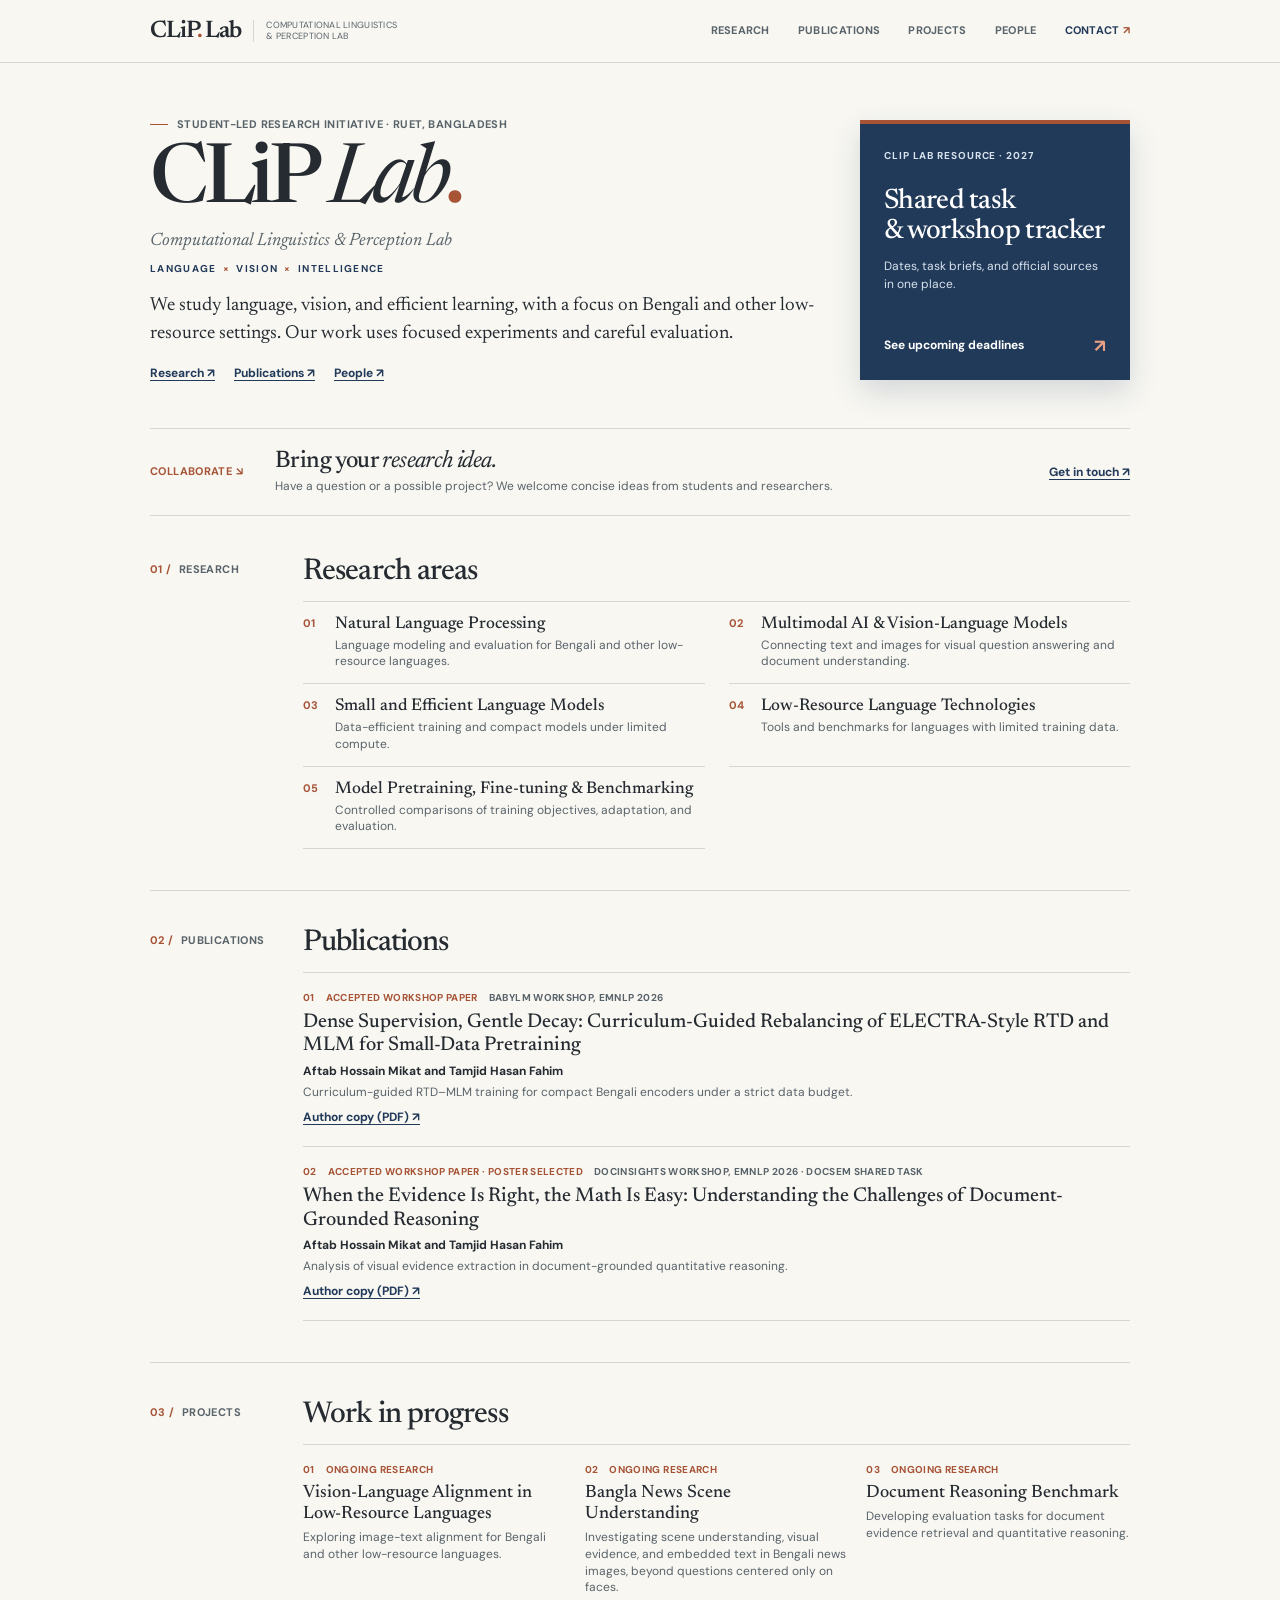
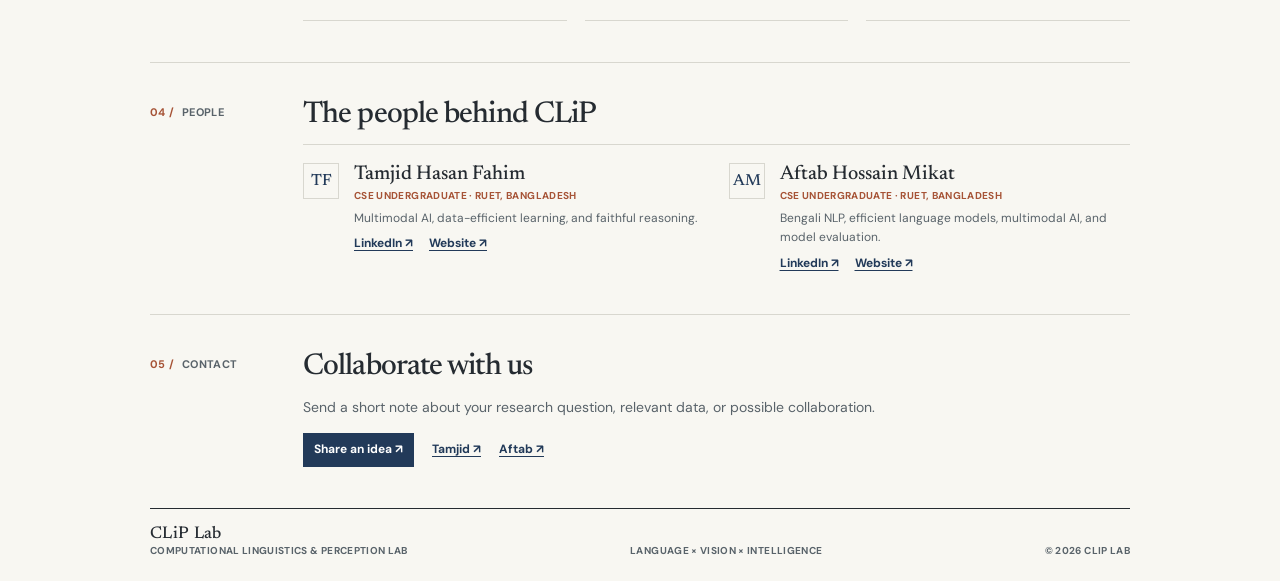
==== commit d4ec2f52: "Feature 2027 workshop tracker on lab site" ====
--- a/index.html
+++ b/index.html
@@ -9,8 +9,8 @@
     <meta property="og:type" content="website">
     <meta property="og:title" content="CLiP Lab — Computational Linguistics &amp; Perception Lab">
     <meta property="og:description" content="Language × Vision × Intelligence. A student-led research initiative associated with RUET, Bangladesh.">
-    <meta property="og:url" content="https://clip-lab-research.github.io/">
-    <link rel="canonical" href="https://clip-lab-research.github.io/">
+    <meta property="og:url" content="https://clip-lab.github.io/">
+    <link rel="canonical" href="https://clip-lab.github.io/">
     <link rel="icon" href="favicon.svg" type="image/svg+xml">
     <link rel="preconnect" href="https://fonts.googleapis.com">
     <link rel="preconnect" href="https://fonts.gstatic.com" crossorigin>
@@ -40,15 +40,25 @@
 
       <main id="main">
         <section class="hero section-container" id="top" aria-labelledby="hero-title">
-          <div class="hero-kicker"><span class="eyebrow-rule"></span> Student-led research initiative · RUET, Bangladesh</div>
-          <h1 id="hero-title">CLiP <em>Lab</em><span class="hero-period">.</span></h1>
-          <p class="hero-full-name">Computational Linguistics &amp; Perception Lab</p>
-          <p class="hero-tagline">Language <span>×</span> Vision <span>×</span> Intelligence</p>
-          <p class="hero-intro">We study language, vision, and efficient learning, with a focus on Bengali and other low-resource settings. Our work uses focused experiments and careful evaluation.</p>
-          <div class="hero-links" aria-label="Explore CLiP Lab">
-            <a href="#research">Research <span aria-hidden="true">↗</span></a>
-            <a href="#publications">Publications <span aria-hidden="true">↗</span></a>
-            <a href="#people">People <span aria-hidden="true">↗</span></a>
+          <div class="hero-layout">
+            <div class="hero-main">
+              <div class="hero-kicker"><span class="eyebrow-rule"></span> Student-led research initiative · RUET, Bangladesh</div>
+              <h1 id="hero-title">CLiP <em>Lab</em><span class="hero-period">.</span></h1>
+              <p class="hero-full-name">Computational Linguistics &amp; Perception Lab</p>
+              <p class="hero-tagline">Language <span>×</span> Vision <span>×</span> Intelligence</p>
+              <p class="hero-intro">We study language, vision, and efficient learning, with a focus on Bengali and other low-resource settings. Our work uses focused experiments and careful evaluation.</p>
+              <div class="hero-links" aria-label="Explore CLiP Lab">
+                <a href="#research">Research <span aria-hidden="true">↗</span></a>
+                <a href="#publications">Publications <span aria-hidden="true">↗</span></a>
+                <a href="#people">People <span aria-hidden="true">↗</span></a>
+              </div>
+            </div>
+            <a class="tracker-card" href="workshop-tracker/" aria-label="See upcoming deadlines in the 2027 shared task and workshop tracker">
+              <span class="tracker-card-kicker">CLiP Lab resource · 2027</span>
+              <strong>Shared task<br>&amp; workshop tracker</strong>
+              <span class="tracker-card-description">Dates, task briefs, and official sources in one place.</span>
+              <span class="tracker-card-action">See upcoming deadlines <span aria-hidden="true">↗</span></span>
+            </a>
           </div>
         </section>
 
--- a/styles.css
+++ b/styles.css
@@ -11,7 +11,7 @@
 
 *, *::before, *::after { box-sizing: border-box; }
 html { scroll-behavior: smooth; }
-body { margin: 0; background: var(--paper); color: var(--ink); font: 14px/1.55 var(--sans); -webkit-font-smoothing: antialiased; }
+body { margin: 0; background: var(--paper); color: var(--ink); font: 14px/1.62 var(--sans); -webkit-font-smoothing: antialiased; }
 a { color: var(--navy); text-underline-offset: 3px; }
 a:hover { color: var(--rust); }
 a:focus-visible { outline: 3px solid var(--rust); outline-offset: 3px; }
@@ -31,7 +31,9 @@
 .primary-nav a { color: var(--muted); font-size: 11px; font-weight: 700; letter-spacing: .025em; text-decoration: none; text-transform: uppercase; white-space: nowrap; }
 .primary-nav a:hover, .primary-nav .nav-contact { color: var(--navy); }
 
-.hero { padding-block: 45px 37px; }
+.hero { padding-block: 53px 45px; }
+.hero-layout { display: grid; grid-template-columns: minmax(0, 1fr) 270px; gap: 36px; align-items: center; }
+.hero-main { min-width: 0; }
 .hero-kicker, .section-label, .invitation-label, .entry-meta, .research-index, .person-affiliation, .site-footer { font-size: 11px; font-weight: 700; letter-spacing: .035em; text-transform: uppercase; }
 .hero-kicker { display: flex; align-items: center; gap: 9px; color: var(--muted); }
 .eyebrow-rule { width: 18px; height: 1px; background: var(--rust); }
@@ -40,11 +42,18 @@
 .hero-full-name { margin: 8px 0 0; color: var(--muted); font: italic 18px/1.2 var(--serif); }
 .hero-tagline { margin: 8px 0 15px; color: var(--navy); font-size: 10px; font-weight: 700; letter-spacing: .13em; text-transform: uppercase; }
 .hero-tagline span { padding-inline: 3px; }
-.hero-intro { max-width: 710px; margin-bottom: 14px; font: 19px/1.35 var(--serif); }
+.hero-intro { max-width: 710px; margin-bottom: 17px; font: 19px/1.45 var(--serif); }
 .hero-links { display: flex; flex-wrap: wrap; gap: 7px 19px; }
 .hero-links a, .invitation-link, .entry-links a, .person-links a, .direct-contact a { font-size: 12px; font-weight: 700; }
+.tracker-card { display: flex; flex-direction: column; min-height: 260px; padding: 24px; background: var(--navy); color: #fff; text-decoration: none; border-top: 4px solid var(--rust); box-shadow: 0 12px 28px rgba(34, 58, 89, .16); transition: transform .2s ease, box-shadow .2s ease; }
+.tracker-card:hover { color: #fff; transform: translateY(-3px); box-shadow: 0 16px 34px rgba(34, 58, 89, .22); }
+.tracker-card-kicker { color: #d8e3ee; font-size: 10px; font-weight: 700; letter-spacing: .09em; text-transform: uppercase; }
+.tracker-card strong { display: block; margin-top: 22px; font: 500 28px/1.08 var(--serif); letter-spacing: -.025em; }
+.tracker-card-description { display: block; margin-top: 11px; color: #d8e3ee; font-size: 12px; line-height: 1.5; }
+.tracker-card-action { display: flex; justify-content: space-between; gap: 10px; align-items: center; margin-top: auto; padding-top: 18px; font-size: 12px; font-weight: 700; }
+.tracker-card-action span { color: #e9a084; font-size: 18px; line-height: 1; }
 
-.invitation { display: grid; grid-template-columns: 105px minmax(0, 1fr) auto; gap: 20px; align-items: center; padding-block: 15px; border-block: 1px solid var(--line); }
+.invitation { display: grid; grid-template-columns: 105px minmax(0, 1fr) auto; gap: 20px; align-items: center; padding-block: 19px; border-block: 1px solid var(--line); }
 .invitation-label { color: var(--rust); }
 .invitation-body h2 { margin-bottom: 2px; font: 500 24px/1.1 var(--serif); letter-spacing: -.025em; }
 .invitation-body h2 em { font-weight: 400; }
@@ -52,7 +61,7 @@
 .invitation-link { white-space: nowrap; }
 
 .content-sections { padding-top: 4px; }
-.content-section { display: grid; grid-template-columns: 125px minmax(0, 1fr); gap: 28px; padding-block: 30px 34px; border-bottom: 1px solid var(--line); scroll-margin-top: 15px; }
+.content-section { display: grid; grid-template-columns: 125px minmax(0, 1fr); gap: 28px; padding-block: 37px 41px; border-bottom: 1px solid var(--line); scroll-margin-top: 15px; }
 .section-label { padding-top: 4px; color: var(--muted); white-space: nowrap; }
 .section-label span { margin-right: 4px; color: var(--rust); }
 .section-body { min-width: 0; }
@@ -60,13 +69,13 @@
 .section-intro { margin-bottom: 15px; color: var(--muted); }
 
 .research-list { display: grid; grid-template-columns: repeat(2, minmax(0, 1fr)); gap: 0 24px; border-top: 1px solid var(--line); }
-.research-item { display: grid; grid-template-columns: 26px minmax(0, 1fr); gap: 6px; padding: 11px 0; border-bottom: 1px solid var(--line); }
+.research-item { display: grid; grid-template-columns: 26px minmax(0, 1fr); gap: 6px; padding: 13px 0; border-bottom: 1px solid var(--line); }
 .research-index, .entry-index { color: var(--rust); }
 .research-copy h3 { margin: 0 0 2px; font: 500 17px/1.17 var(--serif); }
 .research-copy p { margin: 0; color: var(--muted); font-size: 12px; line-height: 1.4; }
 
 .entry-list { border-top: 1px solid var(--line); }
-.entry { padding: 13px 0 15px; border-bottom: 1px solid var(--line); }
+.entry { padding: 17px 0 19px; border-bottom: 1px solid var(--line); }
 .entry-meta { display: flex; flex-wrap: wrap; gap: 3px 11px; margin-bottom: 5px; color: var(--muted); font-size: 10px; }
 .entry-status { color: var(--rust); }
 .entry h3 { margin: 0 0 4px; font: 500 20px/1.17 var(--serif); overflow-wrap: anywhere; }
@@ -79,7 +88,7 @@
 #ongoing .entry-description { line-height: 1.4; }
 
 .people-list { display: grid; grid-template-columns: repeat(2, minmax(0, 1fr)); gap: 24px; border-top: 1px solid var(--line); }
-.person { display: grid; grid-template-columns: 41px minmax(0, 1fr); gap: 10px; padding-top: 15px; }
+.person { display: grid; grid-template-columns: 41px minmax(0, 1fr); gap: 10px; padding-top: 18px; }
 .person-initials { display: grid; place-items: center; width: 36px; height: 36px; border: 1px solid var(--line); color: var(--navy); font: 500 16px var(--serif); }
 .person h3 { margin: 0 0 2px; font: 500 20px/1.15 var(--serif); }
 .person-affiliation { margin: 0 0 5px; color: var(--rust); font-size: 10px; }
@@ -97,6 +106,9 @@
   .header-inner { flex-wrap: wrap; gap: 7px 20px; padding-block: 12px; }
   .primary-nav { flex-wrap: wrap; gap: 7px 17px; }
   .brand-subtitle { display: none; }
+  .hero-layout { grid-template-columns: 1fr; gap: 26px; }
+  .tracker-card { min-height: 0; }
+  .tracker-card strong br { display: none; }
   .invitation { grid-template-columns: minmax(0, 1fr) auto; gap: 5px 16px; }
   .invitation-label { grid-column: 1 / -1; }
   .content-section { grid-template-columns: 95px minmax(0, 1fr); gap: 15px; }
@@ -105,18 +117,18 @@
 @media (max-width: 560px) {
   html { scroll-behavior: auto; }
   .section-container, .header-inner { width: min(100% - 30px, 980px); }
-  .hero { padding-block: 34px 29px; }
+  .hero { padding-block: 40px 35px; }
   .hero h1 { font-size: clamp(55px, 15vw, 75px); }
   .hero-intro { font-size: 17px; }
   .invitation { display: block; }
   .invitation-label { margin-bottom: 5px; }
   .invitation-body h2 { font-size: 23px; }
   .invitation-link { display: inline-block; margin-top: 6px; }
-  .content-section { display: block; padding-block: 23px 26px; }
+  .content-section { display: block; padding-block: 29px 33px; }
   .section-label { margin-bottom: 9px; }
   .section-body h2 { font-size: 27px; }
   .research-list, .people-list { grid-template-columns: 1fr; gap: 0; }
   .person { padding-block: 12px; border-bottom: 1px solid var(--line); }
   .site-footer { flex-wrap: wrap; gap: 7px 18px; }
 }
-@media (prefers-reduced-motion: reduce) { html { scroll-behavior: auto; } }
+@media (prefers-reduced-motion: reduce) { html { scroll-behavior: auto; } .tracker-card { transition: none; } }
